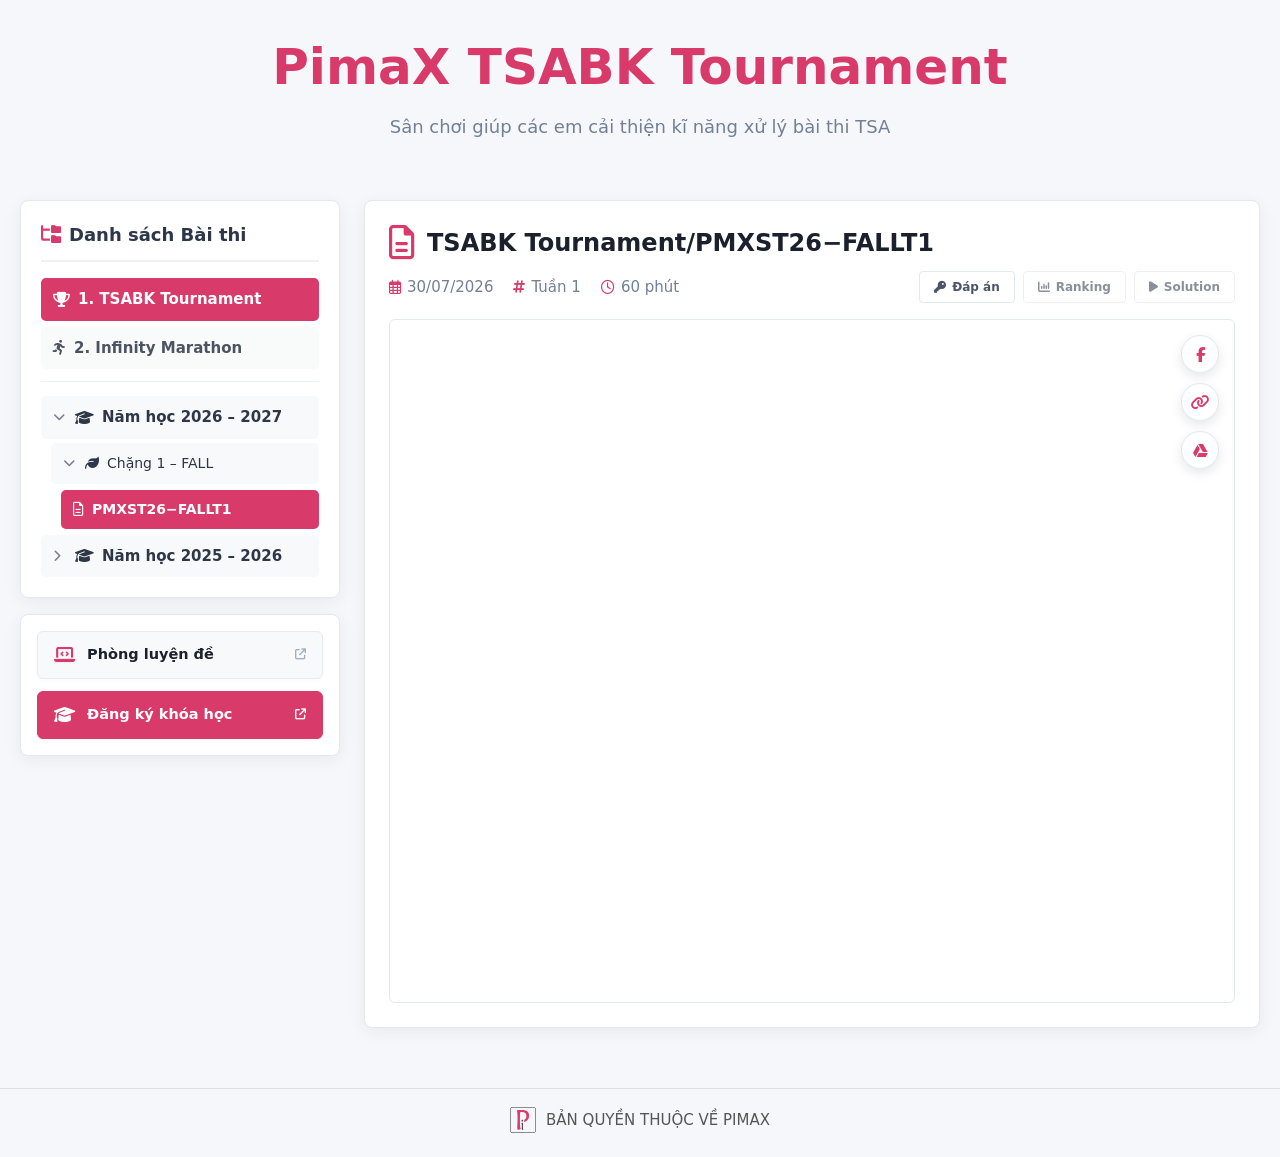
==== contest.html @ f3621711 "Update contest.html" ====
<!DOCTYPE html>
<html lang="vi">
<head>
  <meta charset="UTF-8">
  <meta name="viewport" content="width=device-width, initial-scale=1.0">
  <title id="page-head-title">PIMAX CONTESTS</title>
  <link rel="stylesheet" href="https://cdnjs.cloudflare.com/ajax/libs/font-awesome/6.5.1/css/all.min.css">
  <link rel="stylesheet" href="assets/css/style.css">
  <link rel="icon" href="logo1.ico">
</head>
<body>

  <div id="page-content">
    <section class="hero">
      <h1><a href="https://pimaxpro.github.io/pimaxcontests/" class="hero-title-link" id="hero-title">--</a></h1>
      <p class="hero-sub" id="hero-sub">--</p>
      <div class="social-wrapper" id="social-wrapper">
        </div>
    </section>

    <div class="layout-2col">
      <aside class="sidebar-column">
        
        <div class="sidebar-exams-box">
          <div class="sidebar-header"><h2><i class="fa-solid fa-folder-tree"></i> Danh sách Bài thi</h2></div>
          <div id="tree-menu" class="tree-menu"></div>
        </div>

        <div class="sidebar-actions-box">
          <a href="https://pimaxtsa.com/" target="_blank" class="sidebar-action-btn btn-practice">
            <i class="fa-solid fa-laptop-code"></i>
            <span>Phòng luyện đề</span>
            <i class="fa-solid fa-arrow-up-right-from-square btn-arrow"></i>
          </a>

          <a href="https://www.facebook.com/PimaXPro/posts/pfbid051t7rUvFhrNKNnvoXe6m8bi7FBAiNGbHWiFhPiMA3P7pErcHGiPK8VVpzavSmawnl" target="_blank" class="sidebar-action-btn btn-course">
            <i class="fa-solid fa-graduation-cap"></i>
            <span>Đăng ký khóa học</span>
            <i class="fa-solid fa-arrow-up-right-from-square btn-arrow"></i>
          </a>
        </div>

      </aside>

      <main class="preview-area">
        <div class="preview-header">
          <div class="preview-title-row">
            <i class="fa-regular fa-file-lines doc-icon"></i>
            <h1 id="preview-title">Đang tải...</h1>
          </div>
          <div class="preview-meta-row">
            <div class="meta-item"><i class="fa-regular fa-calendar-days meta-icon"></i><span id="update-time-val">--/--/----</span></div>
            <div class="meta-item"><i class="fa-solid fa-hashtag meta-icon"></i><span id="subtitle-val">--</span></div>
            <div class="meta-item"><i class="fa-regular fa-clock meta-icon"></i><span id="exam-time-val">--</span></div>

            <div class="week-buttons">
              <button id="btn-answers" class="week-btn"><i class="fa-solid fa-key"></i> Đáp án</button>
              <a id="btn-ranking" class="week-btn" href="#" target="_blank" rel="noopener"><i class="fa-solid fa-chart-column"></i> Ranking</a>
              <a id="btn-solution" class="week-btn" href="#" target="_blank" rel="noopener"><i class="fa-solid fa-play"></i> Solution</a>
            </div>
          </div>
        </div>

        <div class="drive-iframe-container">
          <div class="iframe-overlay-cover"></div>
          <div class="side-share-actions">
            <button id="btn-share-fb" class="side-share-btn" title="Chia sẻ Facebook"><i class="fa-brands fa-facebook-f"></i></button>
            <button id="btn-copy-link" class="side-share-btn" title="Chép liên kết"><i class="fa-solid fa-link"></i></button>
            <a id="btn-drive-link" class="side-share-btn" href="#" target="_blank" rel="noopener" title="Mở Drive"><i class="fa-brands fa-google-drive"></i></a>
          </div>
          <iframe id="drive-preview-iframe" src="" allow="autoplay" allowfullscreen></iframe>
        </div>
      </main>
    </div>
  </div>

  <script src="assets/js/modules/ui-components.js"></script>
  <script src="assets/js/modules/menu-tree.js"></script>
  <script src="assets/js/modules/pdf-viewer.js"></script>
  <script src="assets/js/modules/answer-modal.js"></script>
  <script src="assets/js/modules/share-actions.js"></script>
  <script src="assets/js/main.js"></script>
</body>
</html>
---- assets/css/style.css ----
/* =========================================================
   1. SYSTEM VARIABLES & THEMES
========================================================= */
:root {
  --accent-color: #D83B6A;       /* Mặc định: Pink (Tournament) */
  --accent-hover: #b82650;
  --bg-color: #f5f7fb;
  --text-main: #1a202c;
  --text-sub: #718096;
  --card-bg: #ffffff;
  --border-color: #e2e8f0;
}

/* Theme riêng cho Marathon (Blue) */
body.theme-marathon {
  --accent-color: #4080D6;       /* Blue (Marathon) */
  --accent-hover: #2b62ab;
}

/* =========================================================
   2. BASE RESET & STICKY FOOTER SETUP
========================================================= */
* {
  box-sizing: border-box;
  margin: 0;
  padding: 0;
}

html, body {
  height: 100%;
}

body {
  font-family: system-ui, -apple-system, "Segoe UI", Roboto, sans-serif;
  background-color: var(--bg-color);
  color: var(--text-main);
  line-height: 1.5;
  display: flex;
  flex-direction: column;
  min-height: 100vh;
}

#page-content {
  flex: 1 0 auto;
}

a {
  text-decoration: none;
  color: inherit;
}

/* =========================================================
   3. SHARED HERO HEADER
========================================================= */
.hero {
  max-width: 900px;
  margin: 30px auto 40px;
  text-align: center;
  padding: 0 20px;
}

.hero h1 {
  font-size: 50px;
  font-weight: 900;
  margin-bottom: 8px;
}

.hero-title-link {
  color: var(--accent-color);
  transition: opacity 0.2s ease;
}

.hero-title-link:hover {
  opacity: 0.85;
}

.hero-sub {
  font-size: 18px;
  color: var(--text-sub);
  margin-bottom: 20px;
}

.social-wrapper {
  display: flex;
  justify-content: center;
  gap: 12px;
}

.social-card {
  display: inline-flex;
  align-items: center;
  gap: 6px;
  padding: 6px 14px;
  border: 1px solid #666;
  border-radius: 4px;
  color: #555;
  font-size: 14px;
  font-weight: 500;
  transition: all 0.2s ease;
}

.social-card .divider {
  opacity: 0.6;
}

.social-card:hover {
  background-color: var(--accent-color);
  color: #ffffff;
  border-color: var(--accent-color);
}

/* =========================================================
   4. PORTAL GRID (Trang index.html)
========================================================= */
.portal-container {
  max-width: 1000px;
  margin: 20px auto 60px;
  padding: 0 20px;
}

.portal-grid {
  display: grid;
  grid-template-columns: repeat(auto-fit, minmax(320px, 1fr));
  gap: 30px;
}

.portal-card {
  background: var(--card-bg);
  border-radius: 10px;
  padding: 35px 25px;
  box-shadow: 0 10px 30px rgba(0,0,0,0.05);
  border: 1px solid var(--border-color);
  text-align: center;
  display: flex;
  flex-direction: column;
  align-items: center;
  transition: all 0.3s ease;
}

.portal-card:hover {
  transform: translateY(-8px);
  box-shadow: 0 15px 35px rgba(0,0,0,0.1);
  border-color: var(--accent-color);
}

.portal-icon {
  width: 70px;
  height: 70px;
  border-radius: 50%;
  background: rgba(216, 59, 106, 0.08);
  color: var(--accent-color);
  display: flex;
  align-items: center;
  justify-content: center;
  font-size: 30px;
  margin-bottom: 20px;
}

.portal-card.card-marathon .portal-icon {
  background: rgba(64, 128, 214, 0.08);
  color: #4080D6;
}

.portal-card h2 {
  font-size: 22px;
  font-weight: 800;
  margin-bottom: 12px;
}

.portal-card p {
  font-size: 14px;
  color: var(--text-sub);
  line-height: 1.6;
  margin-bottom: 24px;
  flex-grow: 1;
}

.portal-btn {
  display: inline-flex;
  align-items: center;
  gap: 8px;
  padding: 12px 28px;
  border-radius: 6px;
  background: var(--accent-color);
  color: #ffffff;
  font-weight: 600;
  font-size: 15px;
  transition: all 0.2s ease;
}

.portal-btn:hover {
  background: var(--accent-hover);
  transform: scale(1.03);
}

.portal-card.card-marathon .portal-btn {
  background: #4080D6;
}
.portal-card.card-marathon .portal-btn:hover {
  background: #2b62ab;
}

/* =========================================================
   5. BỐ CỤC 2 CỘT (Tournament & Marathon)
========================================================= */
.layout-2col {
  display: flex;
  gap: 24px;
  max-width: 1400px;
  margin: 30px auto;
  padding: 0 20px;
  min-height: calc(100vh - 200px);
}

/* Cột trái: Sidebar */
.sidebar-column {
  width: 320px;
  flex-shrink: 0;
  display: flex;
  flex-direction: column;
  gap: 16px;
  position: sticky;
  top: 20px;
  height: fit-content;
  max-height: calc(100vh - 40px);
}

.sidebar-exams-box {
  background: var(--card-bg);
  border-radius: 8px;
  padding: 20px;
  box-shadow: 0 4px 18px rgba(0, 0, 0, 0.06);
  border: 1px solid var(--border-color);
  overflow-y: auto;
  max-height: calc(100vh - 180px);
}

.sidebar-header h2 {
  font-size: 18px;
  color: #2d3748;
  border-bottom: 2px solid #f0f0f0;
  padding-bottom: 12px;
  margin-bottom: 16px;
  display: flex;
  align-items: center;
  gap: 8px;
}

.sidebar-header h2 i {
  color: var(--accent-color);
}

/* Cây danh mục bài thi */
.year-title, .stage-title, .exam-item {
  display: flex;
  align-items: center;
  gap: 8px;
  padding: 10px 12px;
  border-radius: 5px;
  cursor: pointer;
  color: #2d3748;
  background: #f8f9fa !important;
  transition: all 0.2s ease;
  user-select: none;
}

.year-title { font-size: 15px; font-weight: 700; }
.stage-title { font-size: 14px; margin-left: 10px; margin-top: 4px; font-weight: normal !important; }
.exam-item { background: transparent !important; padding: 9px 12px; font-size: 14px; margin-bottom: 4px; font-weight: 500; }

.year-title:hover, .stage-title:hover, .exam-item:hover {
  background: #edf2f7 !important;
  color: var(--accent-color);
}

.exam-list { list-style: none; padding-left: 20px; margin: 6px 0; }

.exam-item.active, .active-contest {
  background: var(--accent-color) !important;
  color: #ffffff !important;
  font-weight: 600;
}

.exam-item.active i, .active-contest i { color: #ffffff !important; }
.toggle-icon { font-size: 12px; width: 14px; color: #718096; }

/* Box 2 nút hành động */
.sidebar-actions-box {
  background: var(--card-bg);
  border-radius: 8px;
  padding: 16px;
  box-shadow: 0 4px 18px rgba(0, 0, 0, 0.06);
  border: 1px solid var(--border-color);
  display: flex;
  flex-direction: column;
  gap: 12px;
}

.sidebar-action-btn {
  display: flex;
  align-items: center;
  gap: 12px;
  padding: 12px 16px;
  background-color: #f8f9fa;
  color: var(--text-main);
  border: 1.5px solid #e9ecef;
  border-radius: 6px;
  font-size: 14.5px;
  font-weight: 600;
  text-decoration: none;
  transition: all 0.25s cubic-bezier(0.16, 1, 0.3, 1);
  box-shadow: 0 2px 5px rgba(0, 0, 0, 0.02);
  position: relative;
  overflow: hidden;
}

.sidebar-action-btn > i:first-child {
  font-size: 17px;
  color: var(--accent-color);
  transition: transform 0.25s ease, color 0.25s ease;
}

.sidebar-action-btn span { flex-grow: 1; }
.sidebar-action-btn .btn-arrow { font-size: 11px; color: #a0aec0; transition: all 0.25s ease; }

.sidebar-action-btn.btn-practice:hover {
  background-color: #ffffff;
  border-color: var(--accent-color);
  color: var(--accent-color);
  transform: translateY(-2px);
  box-shadow: 0 6px 15px rgba(0, 0, 0, 0.08);
}

.sidebar-action-btn.btn-practice:hover .btn-arrow {
  color: var(--accent-color);
  transform: translate(2px, -2px);
}

.sidebar-action-btn.btn-course {
  background-color: var(--accent-color);
  color: #ffffff;
  border-color: var(--accent-color);
}

.sidebar-action-btn.btn-course > i:first-child,
.sidebar-action-btn.btn-course .btn-arrow { color: #ffffff; }

.sidebar-action-btn.btn-course:hover {
  background-color: var(--accent-hover);
  border-color: var(--accent-hover);
  transform: translateY(-2px);
  box-shadow: 0 8px 20px rgba(0, 0, 0, 0.15);
}

.sidebar-action-btn.btn-course:hover .btn-arrow { transform: translate(2px, -2px); }

/* Cột phải: Khung Preview */
.preview-area {
  flex-grow: 1;
  background: var(--card-bg);
  border-radius: 8px;
  padding: 24px;
  box-shadow: 0 4px 18px rgba(0, 0, 0, 0.06);
  border: 1px solid var(--border-color);
  display: flex;
  flex-direction: column;
}

.preview-header { margin-bottom: 16px; }
.preview-title-row { display: flex; align-items: center; gap: 12px; margin-bottom: 10px; }
.preview-title-row .doc-icon { font-size: 34px; color: var(--accent-color); line-height: 1; }
.preview-title-row h1 { font-size: 24px; font-weight: 800; color: #1a202c; }
.preview-meta-row { display: flex; align-items: center; gap: 20px; flex-wrap: wrap; }
.meta-item { display: flex; align-items: center; gap: 6px; font-size: 15px; color: var(--text-sub); }
.meta-icon { color: var(--accent-color); font-size: 14px; }

/* 3 NÚT TÍNH NĂNG ĐỒNG BỘ 100% STYLE (Đáp án, Ranking, Solution) */
.week-buttons { 
  margin-left: auto; 
  display: flex; 
  gap: 8px; 
  align-items: center; 
}

/* Đảm bảo reset cả thẻ button và a về cùng một kiểu */
button.week-btn, 
a.week-btn, 
.week-btn {
  display: inline-flex;
  align-items: center;
  justify-content: center;
  gap: 6px;
  padding: 0 14px;
  height: 32px;
  border-radius: 4px;
  background: #ffffff !important;
  border: 1px solid var(--border-color) !important;
  color: #4a5568 !important;
  font-size: 12px;
  font-weight: 600;
  font-family: inherit;
  line-height: 1;
  transition: all 0.15s ease;
  cursor: pointer;
  text-decoration: none;
  outline: none;
  box-shadow: none;
  appearance: none;
  -webkit-appearance: none;
}

/* Biểu tượng trong nút */
.week-btn i {
  color: #4a5568 !important;
  font-size: 12px;
  transition: color 0.15s ease;
}

/* Trạng thái Hover */
button.week-btn:hover, 
a.week-btn:hover, 
.week-btn:hover {
  border-color: #cbd5e0 !important;
  color: #1a202c !important;
  box-shadow: 0 2px 5px rgba(0, 0, 0, 0.06) !important;
}

button.week-btn:hover i, 
a.week-btn:hover i, 
.week-btn:hover i {
  color: #1a202c !important;
}

/* Trạng thái Active/Kích hoạt */
button.week-btn:active, button.week-btn.active,
a.week-btn:active, a.week-btn.active,
.week-btn:active, .week-btn.active {
  transform: scale(0.95);
  background: #fdf2f5 !important;
  border-color: var(--accent-color) !important;
  color: var(--accent-color) !important;
}

button.week-btn:active i, button.week-btn.active i,
a.week-btn:active i, a.week-btn.active i,
.week-btn:active i, .week-btn.active i {
  color: var(--accent-color) !important;
}

/* Khung Drive Viewer */
.drive-iframe-container {
  position: relative;
  flex-grow: 1;
  width: 100%;
  min-height: 75vh;
  border-radius: 6px;
  overflow: hidden;
  border: 1px solid var(--border-color);
}

.drive-iframe-container iframe { width: 100%; height: 100%; min-height: 75vh; border: none; }
.iframe-overlay-cover { position: absolute; top: 0; right: 0; width: 65px; height: 65px; z-index: 15; }

/* Nút Share Nổi */
.side-share-actions { position: absolute; top: 15px; right: 15px; display: flex; flex-direction: column; gap: 10px; z-index: 20; }
.side-share-btn {
  width: 38px;
  height: 38px;
  border-radius: 50%;
  border: 1px solid var(--border-color);
  background: #ffffff;
  color: var(--accent-color);
  display: inline-flex;
  align-items: center;
  justify-content: center;
  font-size: 15px;
  cursor: pointer;
  box-shadow: 0 4px 12px rgba(0,0,0,0.1);
  transition: all 0.15s ease;
}

.side-share-btn:hover { background: var(--accent-color); color: #ffffff; border-color: var(--accent-color); transform: scale(1.08); }

/* =========================================================
   6. KHUNG BẢNG ĐÁP ÁN NỔI THÔNG MINH (ANSWER DRAWER/BOX)
========================================================= */
.answer-box-drawer {
  background: #ffffff;
  border: 1px solid var(--border-color);
  border-radius: 8px;
  margin-bottom: 16px;
  box-shadow: 0 4px 15px rgba(0,0,0,0.05);
  display: none;
  animation: slideDownFade 0.3s cubic-bezier(0.16, 1, 0.3, 1);
}

.answer-box-drawer.show {
  display: block;
}

@keyframes slideDownFade {
  from { opacity: 0; transform: translateY(-10px); }
  to { opacity: 1; transform: translateY(0); }
}

.answer-drawer-header {
  padding: 12px 18px;
  background: #f8f9fa;
  border-bottom: 1px solid var(--border-color);
  display: flex;
  align-items: center;
  justify-content: space-between;
  border-top-left-radius: 8px;
  border-top-right-radius: 8px;
}

.answer-drawer-header h3 {
  font-size: 15px;
  font-weight: 700;
  color: var(--accent-color);
  display: flex;
  align-items: center;
  gap: 8px;
}

.btn-close-drawer {
  background: transparent;
  border: none;
  font-size: 18px;
  color: #718096;
  cursor: pointer;
  padding: 0 4px;
}

.btn-close-drawer:hover { color: #1a202c; }

.answer-drawer-body {
  padding: 16px;
  max-height: 260px;
  overflow-y: auto;
}

/* Lưới hiển thị ô đáp án */
.answer-grid {
  display: grid;
  grid-template-columns: repeat(auto-fill, minmax(95px, 1fr));
  gap: 10px;
}

.answer-item {
  background: #f8f9fa;
  border: 1px solid var(--border-color);
  border-radius: 6px;
  padding: 6px 8px;
  text-align: center;
}

.answer-item .q-num {
  font-size: 11px;
  font-weight: 700;
  color: var(--text-sub);
  margin-bottom: 2px;
  display: block;
}

.answer-item .q-val {
  font-size: 14.5px;
  font-weight: 800;
  color: var(--accent-color);
}

.answer-item .tf-sub {
  font-size: 11.5px;
  font-weight: 600;
  color: #2d3748;
  display: flex;
  justify-content: space-between;
  padding: 1px 2px;
  border-bottom: 1px dashed #e2e8f0;
}
.answer-item .tf-sub:last-child { border-bottom: none; }

.section-header-title {
  font-size: 13.5px;
  font-weight: 700;
  color: var(--accent-color);
  margin: 12px 0 6px 0;
  padding-bottom: 4px;
  border-bottom: 1px dashed var(--border-color);
}
.section-header-title:first-child { margin-top: 0; }

/* =========================================================
   7. TOAST NOTIFICATION
========================================================= */
.toast-notification {
  position: fixed;
  top: 25px;
  left: 50%;
  transform: translate(-50%, -20px);
  background: #ffffff;
  color: var(--text-main);
  padding: 12px 24px;
  border-radius: 25px;
  font-size: 14.5px;
  font-weight: 600;
  border: 1.5px solid var(--accent-color);
  box-shadow: 0 10px 25px rgba(0, 0, 0, 0.12), 0 4px 10px rgba(0, 0, 0, 0.05);
  display: flex;
  align-items: center;
  gap: 10px;
  opacity: 0;
  pointer-events: none;
  transition: all 0.35s cubic-bezier(0.16, 1, 0.3, 1);
  z-index: 999999;
}

.toast-notification.show {
  opacity: 1;
  pointer-events: auto;
  transform: translate(-50%, 0);
}

.toast-notification i {
  color: var(--accent-color);
  font-size: 16px;
}

/* =========================================================
   8. FOOTER (STICKY AT BOTTOM)
========================================================= */
.site-footer {
  flex-shrink: 0;
  margin-top: auto;
  padding: 30px 0 24px;
}

.footer-divider { border: none; height: 1px; background: rgba(0, 0, 0, 0.1); margin-bottom: 18px; }
.footer-content { display: flex; align-items: center; justify-content: center; gap: 10px; color: #555; font-size: 15px; }
.footer-logo { height: 26px; width: auto; }

@media (max-width: 992px) {
  .layout-2col { flex-direction: column; }
  .sidebar-column { width: 100%; position: static; max-height: none; }
  .sidebar-exams-box { max-height: 400px; }
}
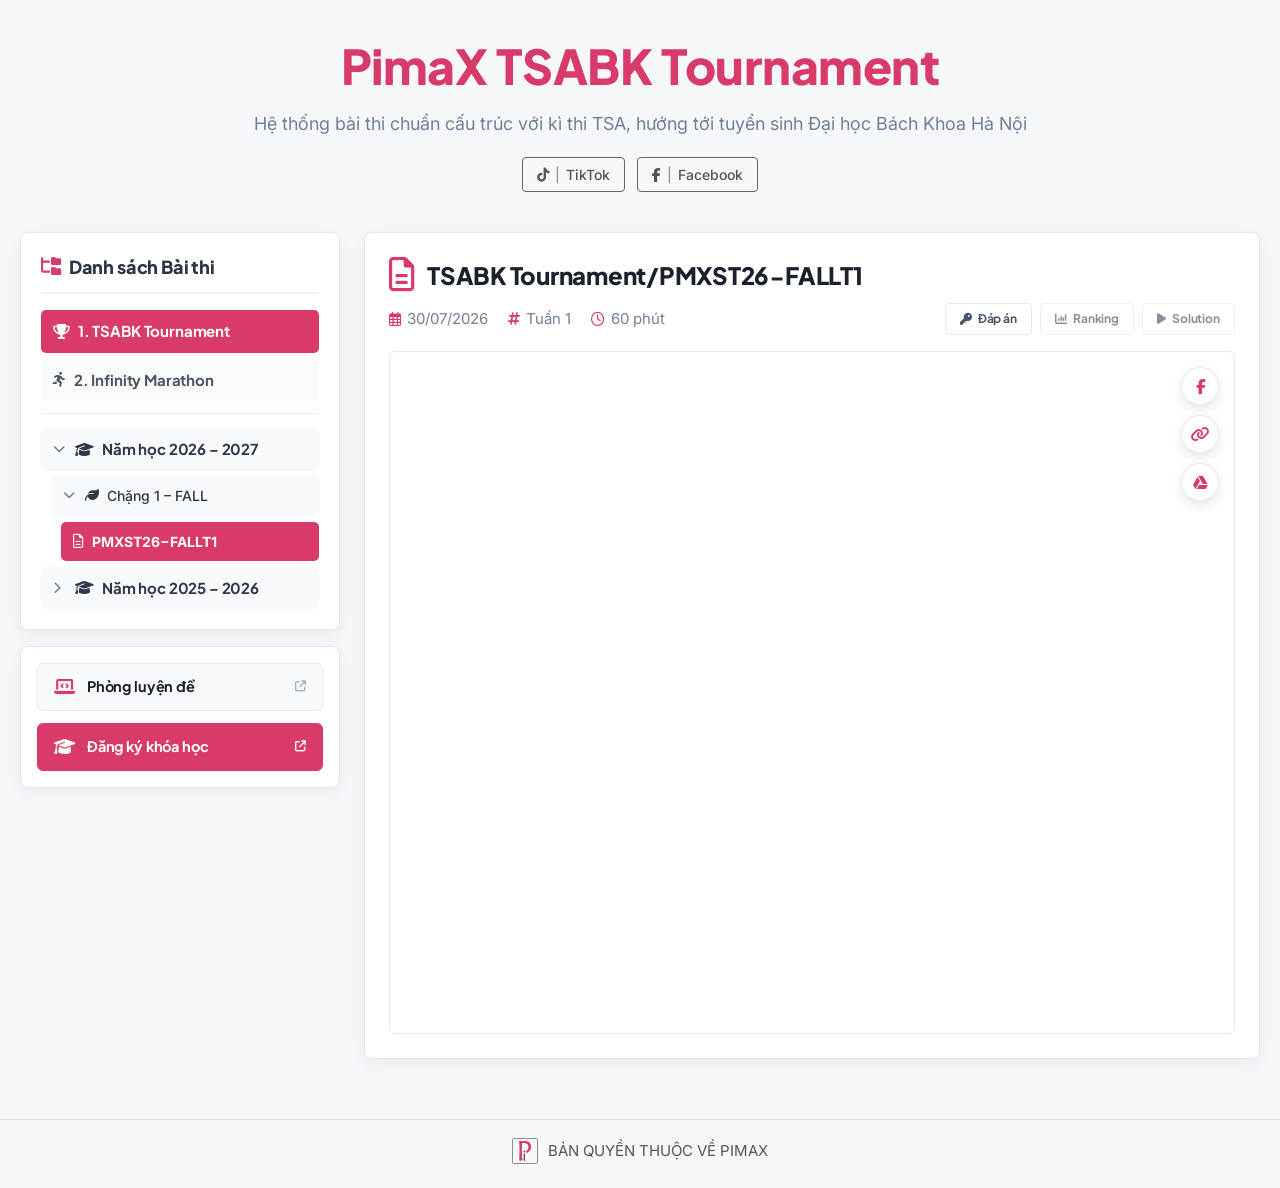
==== commit e0f9769f: "Add social media links to contest.html Added social media links for TikTok and Facebook." ====
--- a/contest.html
+++ b/contest.html
@@ -14,8 +14,10 @@
     <section class="hero">
       <h1><a href="https://pimaxpro.github.io/pimaxcontests/" class="hero-title-link" id="hero-title">--</a></h1>
       <p class="hero-sub" id="hero-sub">--</p>
-      <div class="social-wrapper" id="social-wrapper">
-        </div>
+      <div class="social-wrapper">
+        <a href="https://www.tiktok.com/@pimaxghettoan" target="_blank" rel="noopener" class="social-card"><i class="fa-brands fa-tiktok"></i> <span class="divider">|</span> TikTok</a>
+        <a href="https://www.facebook.com/PimaXPro" target="_blank" rel="noopener" class="social-card"><i class="fa-brands fa-facebook-f"></i> <span class="divider">|</span> Facebook</a>
+      </div>
     </section>
 
     <div class="layout-2col">
--- a/assets/css/style.css
+++ b/assets/css/style.css
@@ -1,6 +1,9 @@
 /* =========================================================
-   1. SYSTEM VARIABLES & THEMES
-========================================================= */
+   1. IMPORT FONTS & SYSTEM VARIABLES
+========================================================= */
+/* Nhúng Font Plus Jakarta Sans & Inter hỗ trợ tiếng Việt cực kỳ lịch thiệp, hiện đại */
+@import url('https://fonts.googleapis.com/css2?family=Inter:wght@400;500;600&family=Plus+Jakarta+Sans:wght@600;700;800&display=swap');
+
 :root {
   --accent-color: #D83B6A;       /* Mặc định: Pink (Tournament) */
   --accent-hover: #b82650;
@@ -9,6 +12,10 @@
   --text-sub: #718096;
   --card-bg: #ffffff;
   --border-color: #e2e8f0;
+
+  /* Cấu hình Font chữ */
+  --font-base: 'Inter', system-ui, -apple-system, sans-serif;
+  --font-heading: 'Plus Jakarta Sans', system-ui, -apple-system, sans-serif;
 }
 
 /* Theme riêng cho Marathon (Blue) */
@@ -31,13 +38,27 @@
 }
 
 body {
-  font-family: system-ui, -apple-system, "Segoe UI", Roboto, sans-serif;
+  font-family: var(--font-base);
   background-color: var(--bg-color);
   color: var(--text-main);
   line-height: 1.5;
   display: flex;
   flex-direction: column;
   min-height: 100vh;
+}
+
+/* Áp dụng Font lịch thiệp cao cấp cho toàn bộ Tiêu đề & Chữ đậm */
+h1, h2, h3, h4, h5, h6, 
+.hero h1, 
+.portal-card h2, 
+.sidebar-header h2, 
+.year-title, 
+.preview-title-row h1,
+.portal-btn,
+.sidebar-action-btn,
+.week-btn {
+  font-family: var(--font-heading);
+  letter-spacing: -0.01em; /* Co nhẹ khoảng cách chữ tạo cảm giác gọn gàng, tinh tế */
 }
 
 #page-content {
@@ -60,8 +81,8 @@
 }
 
 .hero h1 {
-  font-size: 50px;
-  font-weight: 900;
+  font-size: 48px;
+  font-weight: 800;
   margin-bottom: 8px;
 }
 
@@ -183,7 +204,7 @@
   border-radius: 6px;
   background: var(--accent-color);
   color: #ffffff;
-  font-weight: 600;
+  font-weight: 700;
   font-size: 15px;
   transition: all 0.2s ease;
 }
@@ -237,6 +258,7 @@
 
 .sidebar-header h2 {
   font-size: 18px;
+  font-weight: 800;
   color: #2d3748;
   border-bottom: 2px solid #f0f0f0;
   padding-bottom: 12px;
@@ -265,8 +287,8 @@
 }
 
 .year-title { font-size: 15px; font-weight: 700; }
-.stage-title { font-size: 14px; margin-left: 10px; margin-top: 4px; font-weight: normal !important; }
-.exam-item { background: transparent !important; padding: 9px 12px; font-size: 14px; margin-bottom: 4px; font-weight: 500; }
+.stage-title { font-size: 14px; margin-left: 10px; margin-top: 4px; font-weight: 500 !important; }
+.exam-item { background: transparent !important; padding: 9px 12px; font-size: 14px; margin-bottom: 4px; font-weight: 600; }
 
 .year-title:hover, .stage-title:hover, .exam-item:hover {
   background: #edf2f7 !important;
@@ -278,7 +300,7 @@
 .exam-item.active, .active-contest {
   background: var(--accent-color) !important;
   color: #ffffff !important;
-  font-weight: 600;
+  font-weight: 700;
 }
 
 .exam-item.active i, .active-contest i { color: #ffffff !important; }
@@ -306,7 +328,7 @@
   border: 1.5px solid #e9ecef;
   border-radius: 6px;
   font-size: 14.5px;
-  font-weight: 600;
+  font-weight: 700;
   text-decoration: none;
   transition: all 0.25s cubic-bezier(0.16, 1, 0.3, 1);
   box-shadow: 0 2px 5px rgba(0, 0, 0, 0.02);
@@ -382,7 +404,6 @@
   align-items: center; 
 }
 
-/* Đảm bảo reset cả thẻ button và a về cùng một kiểu */
 button.week-btn, 
 a.week-btn, 
 .week-btn {
@@ -397,8 +418,8 @@
   border: 1px solid var(--border-color) !important;
   color: #4a5568 !important;
   font-size: 12px;
-  font-weight: 600;
-  font-family: inherit;
+  font-weight: 700;
+  font-family: var(--font-heading);
   line-height: 1;
   transition: all 0.15s ease;
   cursor: pointer;
@@ -409,14 +430,12 @@
   -webkit-appearance: none;
 }
 
-/* Biểu tượng trong nút */
 .week-btn i {
   color: #4a5568 !important;
   font-size: 12px;
   transition: color 0.15s ease;
 }
 
-/* Trạng thái Hover */
 button.week-btn:hover, 
 a.week-btn:hover, 
 .week-btn:hover {
@@ -431,7 +450,6 @@
   color: #1a202c !important;
 }
 
-/* Trạng thái Active/Kích hoạt */
 button.week-btn:active, button.week-btn.active,
 a.week-btn:active, a.week-btn.active,
 .week-btn:active, .week-btn.active {
@@ -516,7 +534,7 @@
 
 .answer-drawer-header h3 {
   font-size: 15px;
-  font-weight: 700;
+  font-weight: 800;
   color: var(--accent-color);
   display: flex;
   align-items: center;
@@ -540,7 +558,6 @@
   overflow-y: auto;
 }
 
-/* Lưới hiển thị ô đáp án */
 .answer-grid {
   display: grid;
   grid-template-columns: repeat(auto-fill, minmax(95px, 1fr));
@@ -567,6 +584,7 @@
   font-size: 14.5px;
   font-weight: 800;
   color: var(--accent-color);
+  font-family: var(--font-heading);
 }
 
 .answer-item .tf-sub {
@@ -582,7 +600,7 @@
 
 .section-header-title {
   font-size: 13.5px;
-  font-weight: 700;
+  font-weight: 800;
   color: var(--accent-color);
   margin: 12px 0 6px 0;
   padding-bottom: 4px;
@@ -603,7 +621,8 @@
   padding: 12px 24px;
   border-radius: 25px;
   font-size: 14.5px;
-  font-weight: 600;
+  font-weight: 700;
+  font-family: var(--font-heading);
   border: 1.5px solid var(--accent-color);
   box-shadow: 0 10px 25px rgba(0, 0, 0, 0.12), 0 4px 10px rgba(0, 0, 0, 0.05);
   display: flex;
@@ -643,4 +662,4 @@
   .layout-2col { flex-direction: column; }
   .sidebar-column { width: 100%; position: static; max-height: none; }
   .sidebar-exams-box { max-height: 400px; }
-}+}
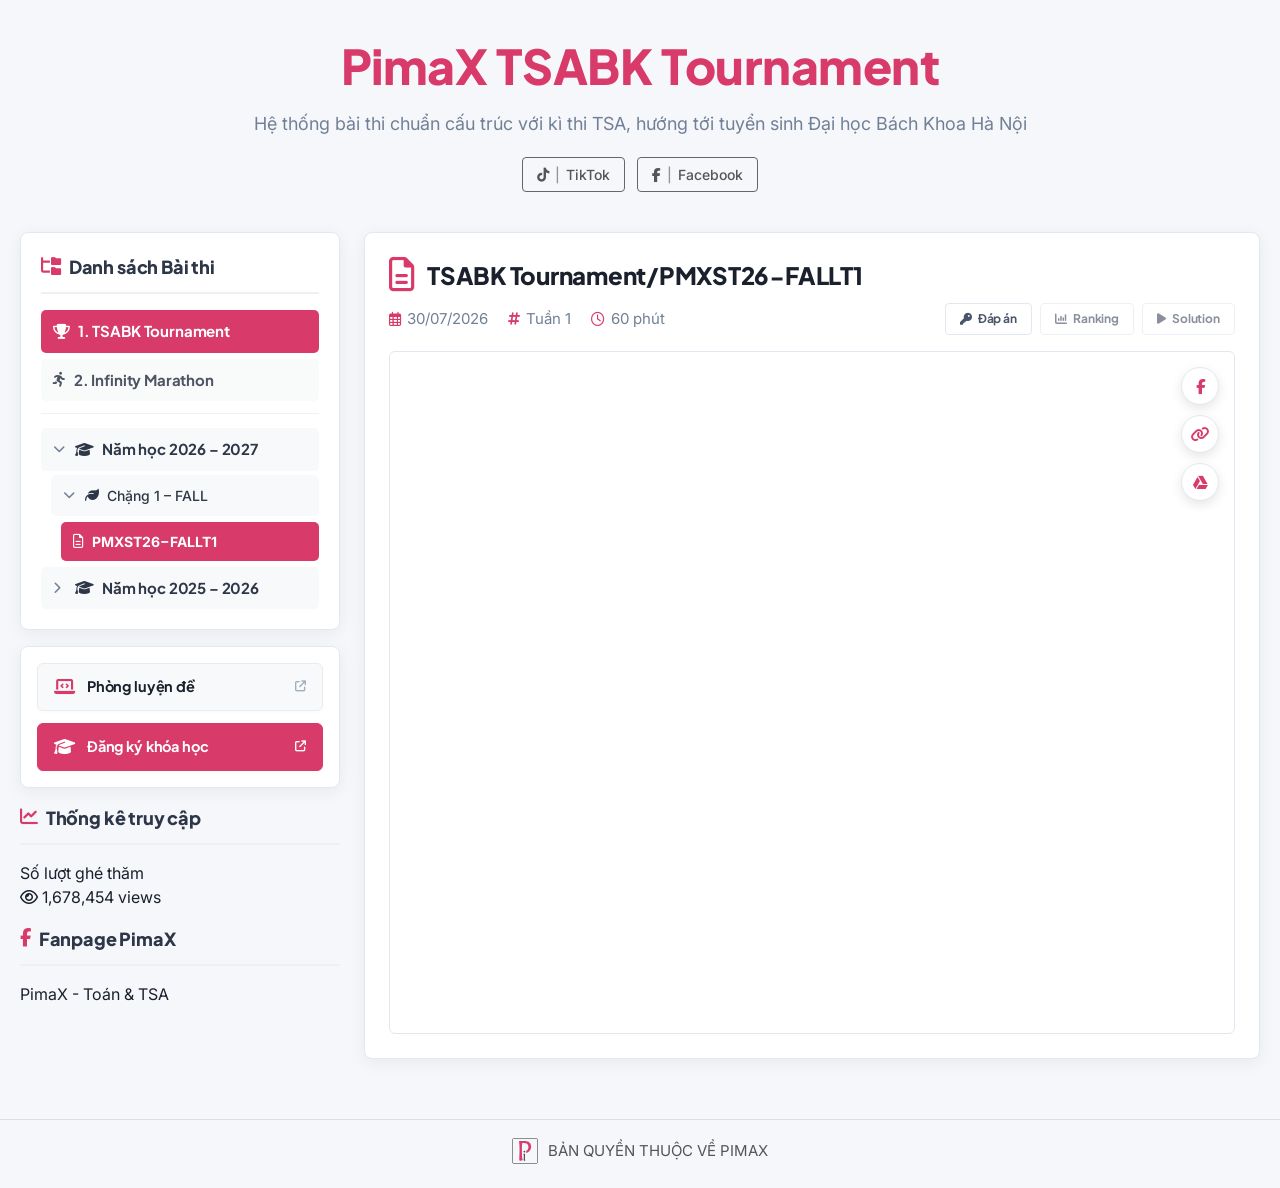
==== commit d8600e1b: "Update contest.html" ====
--- a/contest.html
+++ b/contest.html
@@ -10,11 +10,14 @@
 </head>
 <body>
 
+  <div id="fb-root"></div>
+  <script async defer crossorigin="anonymous" src="https://connect.facebook.net/vi_VN/sdk.js#xfbml=1&version=v18.0"></script>
+
   <div id="page-content">
     <section class="hero">
       <h1><a href="https://pimaxpro.github.io/pimaxcontests/" class="hero-title-link" id="hero-title">--</a></h1>
       <p class="hero-sub" id="hero-sub">--</p>
-      <div class="social-wrapper">
+      <div class="social-wrapper" id="social-wrapper">
         <a href="https://www.tiktok.com/@pimaxghettoan" target="_blank" rel="noopener" class="social-card"><i class="fa-brands fa-tiktok"></i> <span class="divider">|</span> TikTok</a>
         <a href="https://www.facebook.com/PimaXPro" target="_blank" rel="noopener" class="social-card"><i class="fa-brands fa-facebook-f"></i> <span class="divider">|</span> Facebook</a>
       </div>
@@ -23,12 +26,12 @@
     <div class="layout-2col">
       <aside class="sidebar-column">
         
-        <div class="sidebar-exams-box">
+        <div class="sidebar-box sidebar-exams-box">
           <div class="sidebar-header"><h2><i class="fa-solid fa-folder-tree"></i> Danh sách Bài thi</h2></div>
           <div id="tree-menu" class="tree-menu"></div>
         </div>
 
-        <div class="sidebar-actions-box">
+        <div class="sidebar-box sidebar-actions-box">
           <a href="https://pimaxtsa.com/" target="_blank" class="sidebar-action-btn btn-practice">
             <i class="fa-solid fa-laptop-code"></i>
             <span>Phòng luyện đề</span>
@@ -40,6 +43,41 @@
             <span>Đăng ký khóa học</span>
             <i class="fa-solid fa-arrow-up-right-from-square btn-arrow"></i>
           </a>
+        </div>
+
+        <div class="sidebar-box sidebar-counter-box">
+          <div class="sidebar-header">
+            <h2><i class="fa-solid fa-chart-line"></i> Thống kê truy cập</h2>
+          </div>
+          <div class="counter-content">
+            <span class="counter-label">Số lượt ghé thăm</span>
+            <div class="counter-number">
+              <i class="fa-regular fa-eye"></i>
+              <span id="visitor-count">1,678,454</span>
+              <span class="counter-unit">views</span>
+            </div>
+          </div>
+        </div>
+
+        <div class="sidebar-box sidebar-fanpage-box">
+          <div class="sidebar-header">
+            <h2><i class="fa-brands fa-facebook-f"></i> Fanpage PimaX</h2>
+          </div>
+          <div class="fanpage-widget-container">
+            <div class="fb-page" 
+                 data-href="https://www.facebook.com/PimaXPro" 
+                 data-tabs="" 
+                 data-width="280" 
+                 data-height="130" 
+                 data-small-header="true" 
+                 data-adapt-container-width="true" 
+                 data-hide-cover="false" 
+                 data-show-facepile="false">
+              <blockquote cite="https://www.facebook.com/PimaXPro" class="fb-xfbml-parse-ignore">
+                <a href="https://www.facebook.com/PimaXPro">PimaX - Toán &amp; TSA</a>
+              </blockquote>
+            </div>
+          </div>
         </div>
 
       </aside>
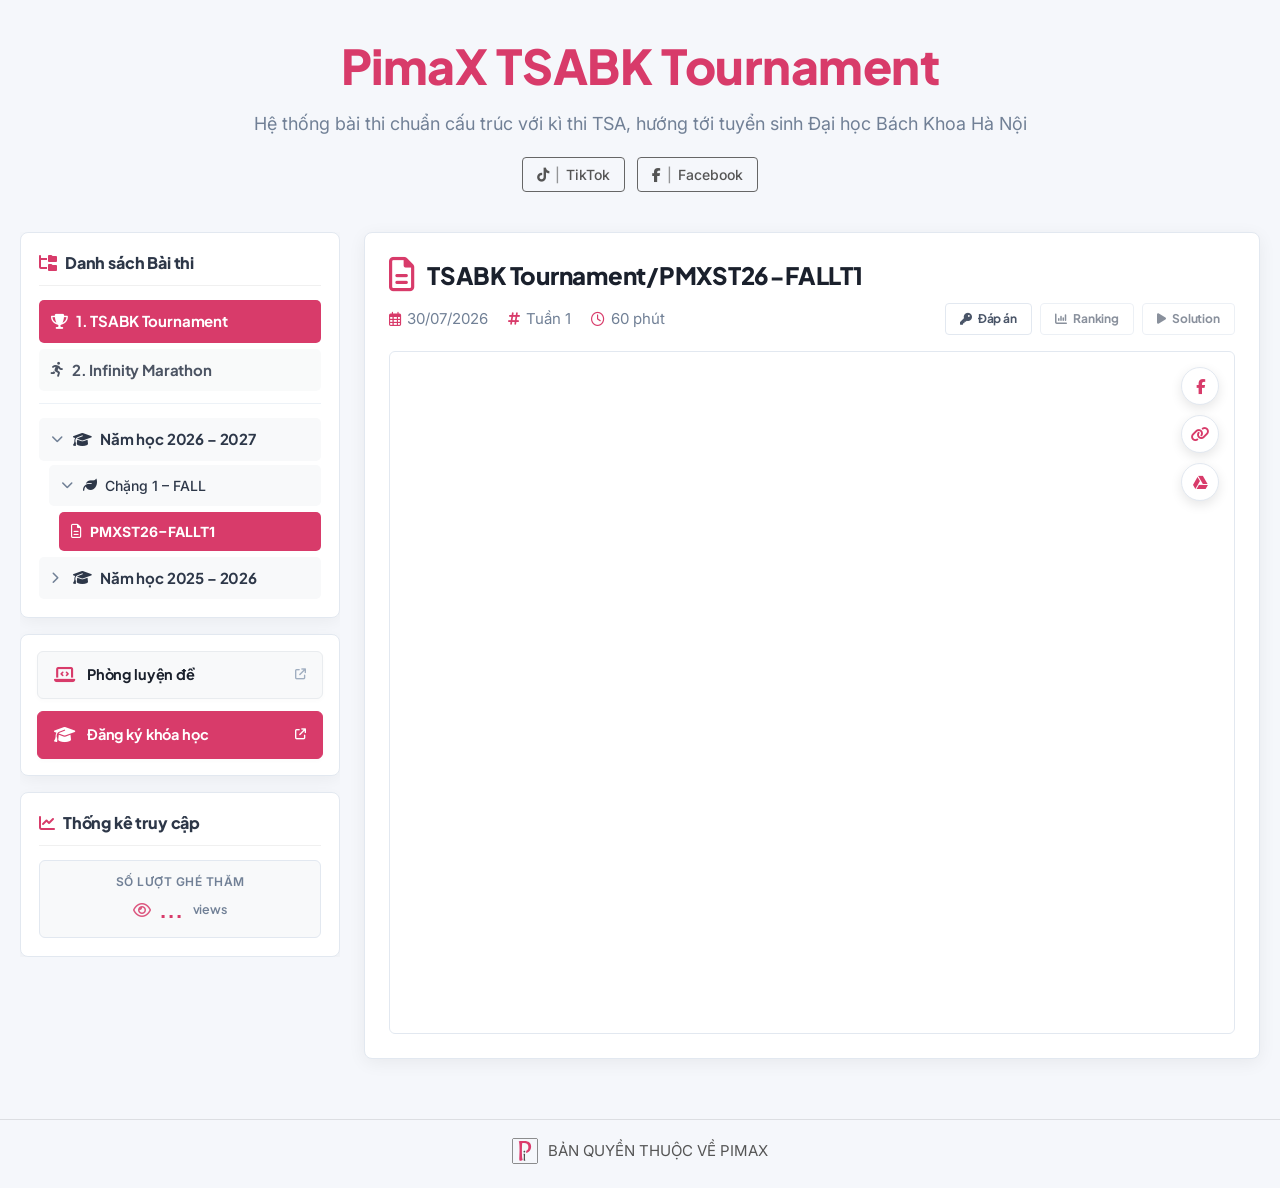
==== commit fd3341a6: "Update contest.html" ====
--- a/contest.html
+++ b/contest.html
@@ -9,9 +9,6 @@
   <link rel="icon" href="logo1.ico">
 </head>
 <body>
-
-  <div id="fb-root"></div>
-  <script async defer crossorigin="anonymous" src="https://connect.facebook.net/vi_VN/sdk.js#xfbml=1&version=v18.0"></script>
 
   <div id="page-content">
     <section class="hero">
@@ -53,29 +50,8 @@
             <span class="counter-label">Số lượt ghé thăm</span>
             <div class="counter-number">
               <i class="fa-regular fa-eye"></i>
-              <span id="visitor-count">1,678,454</span>
+              <span id="visitor-count">...</span>
               <span class="counter-unit">views</span>
-            </div>
-          </div>
-        </div>
-
-        <div class="sidebar-box sidebar-fanpage-box">
-          <div class="sidebar-header">
-            <h2><i class="fa-brands fa-facebook-f"></i> Fanpage PimaX</h2>
-          </div>
-          <div class="fanpage-widget-container">
-            <div class="fb-page" 
-                 data-href="https://www.facebook.com/PimaXPro" 
-                 data-tabs="" 
-                 data-width="280" 
-                 data-height="130" 
-                 data-small-header="true" 
-                 data-adapt-container-width="true" 
-                 data-hide-cover="false" 
-                 data-show-facepile="false">
-              <blockquote cite="https://www.facebook.com/PimaXPro" class="fb-xfbml-parse-ignore">
-                <a href="https://www.facebook.com/PimaXPro">PimaX - Toán &amp; TSA</a>
-              </blockquote>
             </div>
           </div>
         </div>
--- a/assets/css/style.css
+++ b/assets/css/style.css
@@ -56,7 +56,8 @@
 .preview-title-row h1,
 .portal-btn,
 .sidebar-action-btn,
-.week-btn {
+.week-btn,
+.counter-number {
   font-family: var(--font-heading);
   letter-spacing: -0.01em; /* Co nhẹ khoảng cách chữ tạo cảm giác gọn gàng, tinh tế */
 }
@@ -222,7 +223,7 @@
 }
 
 /* =========================================================
-   5. BỐ CỤC 2 CỘT (Tournament & Marathon)
+   5. BỐ CỤC 2 CỘT & CÁC BOX SIDEBAR (CỘT 1)
 ========================================================= */
 .layout-2col {
   display: flex;
@@ -233,7 +234,7 @@
   min-height: calc(100vh - 200px);
 }
 
-/* Cột trái: Sidebar */
+/* Cột trái chứa các Box */
 .sidebar-column {
   width: 320px;
   flex-shrink: 0;
@@ -244,25 +245,35 @@
   top: 20px;
   height: fit-content;
   max-height: calc(100vh - 40px);
+  overflow-y: auto;
+}
+
+/* Quy chuẩn chung cho tất cả các Box ở Sidebar */
+.sidebar-box {
+  background: var(--card-bg);
+  border-radius: 8px;
+  padding: 18px;
+  box-shadow: 0 4px 18px rgba(0, 0, 0, 0.05);
+  border: 1px solid var(--border-color);
 }
 
 .sidebar-exams-box {
   background: var(--card-bg);
   border-radius: 8px;
-  padding: 20px;
-  box-shadow: 0 4px 18px rgba(0, 0, 0, 0.06);
-  border: 1px solid var(--border-color);
+  padding: 18px;
+  box-shadow: 0 4px 18px rgba(0, 0, 0, 0.05);
+  border: 1px solid var(--border-color);
+  max-height: 480px;
   overflow-y: auto;
-  max-height: calc(100vh - 180px);
 }
 
 .sidebar-header h2 {
-  font-size: 18px;
+  font-size: 16px;
   font-weight: 800;
   color: #2d3748;
-  border-bottom: 2px solid #f0f0f0;
-  padding-bottom: 12px;
-  margin-bottom: 16px;
+  border-bottom: 1.5px solid #f0f0f0;
+  padding-bottom: 10px;
+  margin-bottom: 14px;
   display: flex;
   align-items: center;
   gap: 8px;
@@ -311,7 +322,7 @@
   background: var(--card-bg);
   border-radius: 8px;
   padding: 16px;
-  box-shadow: 0 4px 18px rgba(0, 0, 0, 0.06);
+  box-shadow: 0 4px 18px rgba(0, 0, 0, 0.05);
   border: 1px solid var(--border-color);
   display: flex;
   flex-direction: column;
@@ -375,6 +386,57 @@
 }
 
 .sidebar-action-btn.btn-course:hover .btn-arrow { transform: translate(2px, -2px); }
+
+/* BOX 3: THỐNG KÊ TRUY CẬP (VISITOR COUNTER - MINIMALIST) */
+.counter-content {
+  background: #f8f9fa;
+  border: 1px solid var(--border-color);
+  border-radius: 6px;
+  padding: 12px 14px;
+  text-align: center;
+}
+
+.counter-label {
+  font-size: 12px;
+  font-weight: 600;
+  color: var(--text-sub);
+  text-transform: uppercase;
+  letter-spacing: 0.5px;
+  margin-bottom: 4px;
+  display: block;
+}
+
+.counter-number {
+  font-size: 20px;
+  font-weight: 800;
+  color: var(--accent-color);
+  display: flex;
+  align-items: center;
+  justify-content: center;
+  gap: 8px;
+}
+
+.counter-number i {
+  font-size: 16px;
+  opacity: 0.85;
+}
+
+.counter-unit {
+  font-size: 12.5px;
+  font-weight: 600;
+  color: var(--text-sub);
+  margin-left: 2px;
+}
+
+/* BOX 4: FANPAGE WIDGET (CLEAN CONTAINER) */
+.fanpage-widget-container {
+  display: flex;
+  justify-content: center;
+  align-items: center;
+  background: #ffffff;
+  border-radius: 6px;
+  overflow: hidden;
+}
 
 /* Cột phải: Khung Preview */
 .preview-area {
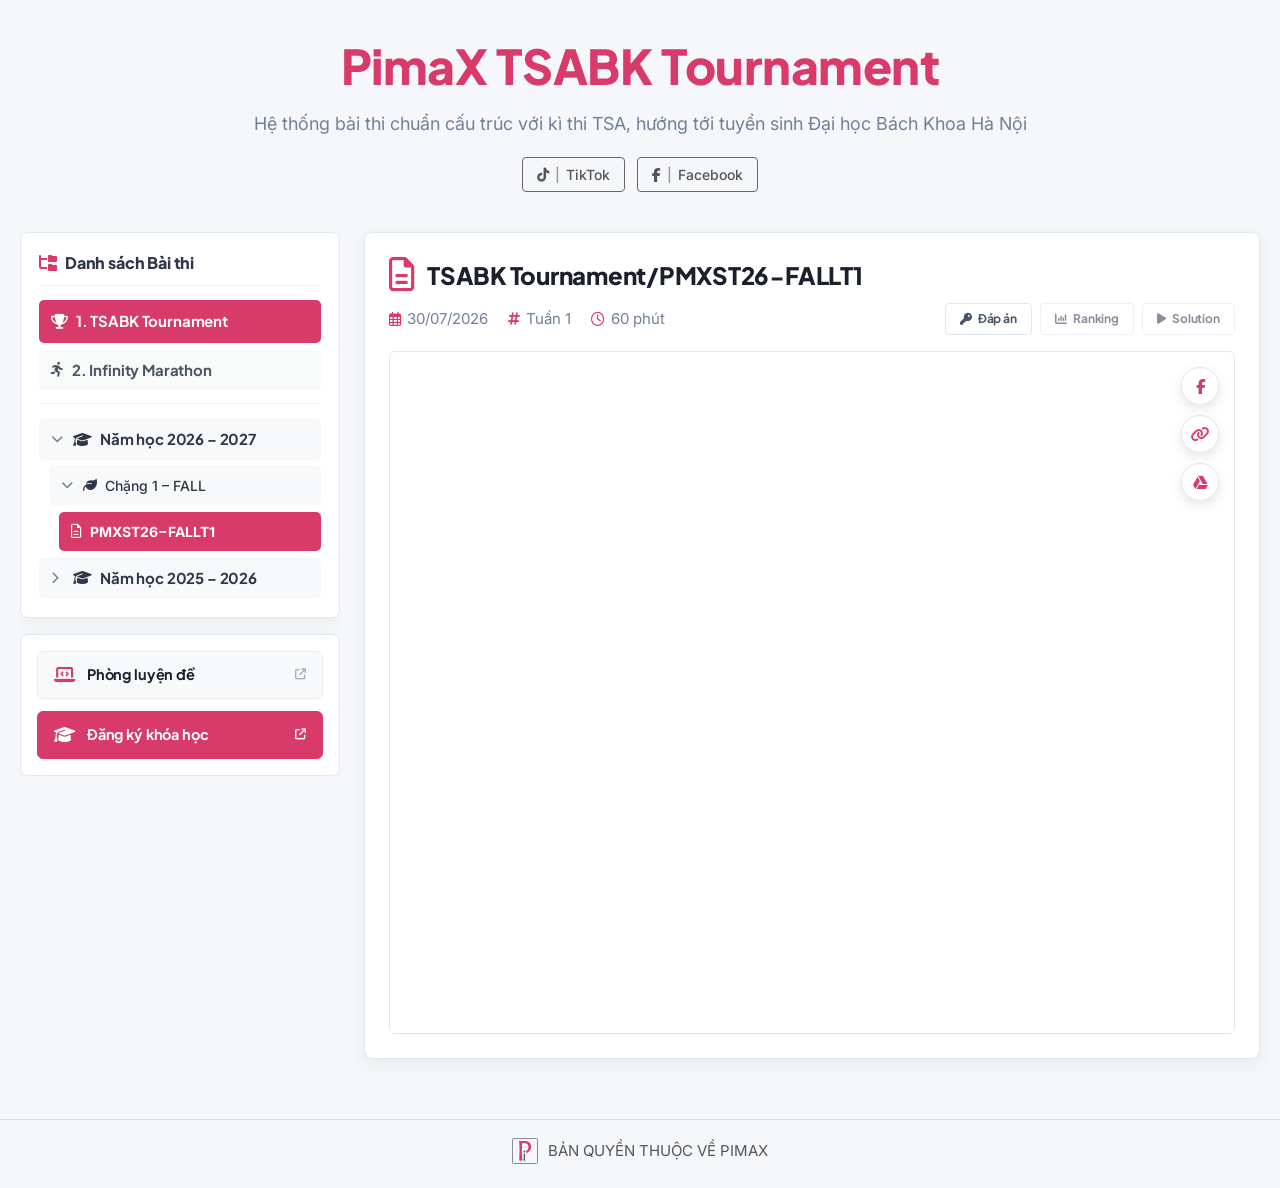
==== commit 6e334d8f: "Update contest.html" ====
--- a/contest.html
+++ b/contest.html
@@ -42,20 +42,6 @@
           </a>
         </div>
 
-        <div class="sidebar-box sidebar-counter-box">
-          <div class="sidebar-header">
-            <h2><i class="fa-solid fa-chart-line"></i> Thống kê truy cập</h2>
-          </div>
-          <div class="counter-content">
-            <span class="counter-label">Số lượt ghé thăm</span>
-            <div class="counter-number">
-              <i class="fa-regular fa-eye"></i>
-              <span id="visitor-count">...</span>
-              <span class="counter-unit">views</span>
-            </div>
-          </div>
-        </div>
-
       </aside>
 
       <main class="preview-area">
--- a/assets/css/style.css
+++ b/assets/css/style.css
@@ -426,16 +426,6 @@
   font-weight: 600;
   color: var(--text-sub);
   margin-left: 2px;
-}
-
-/* BOX 4: FANPAGE WIDGET (CLEAN CONTAINER) */
-.fanpage-widget-container {
-  display: flex;
-  justify-content: center;
-  align-items: center;
-  background: #ffffff;
-  border-radius: 6px;
-  overflow: hidden;
 }
 
 /* Cột phải: Khung Preview */
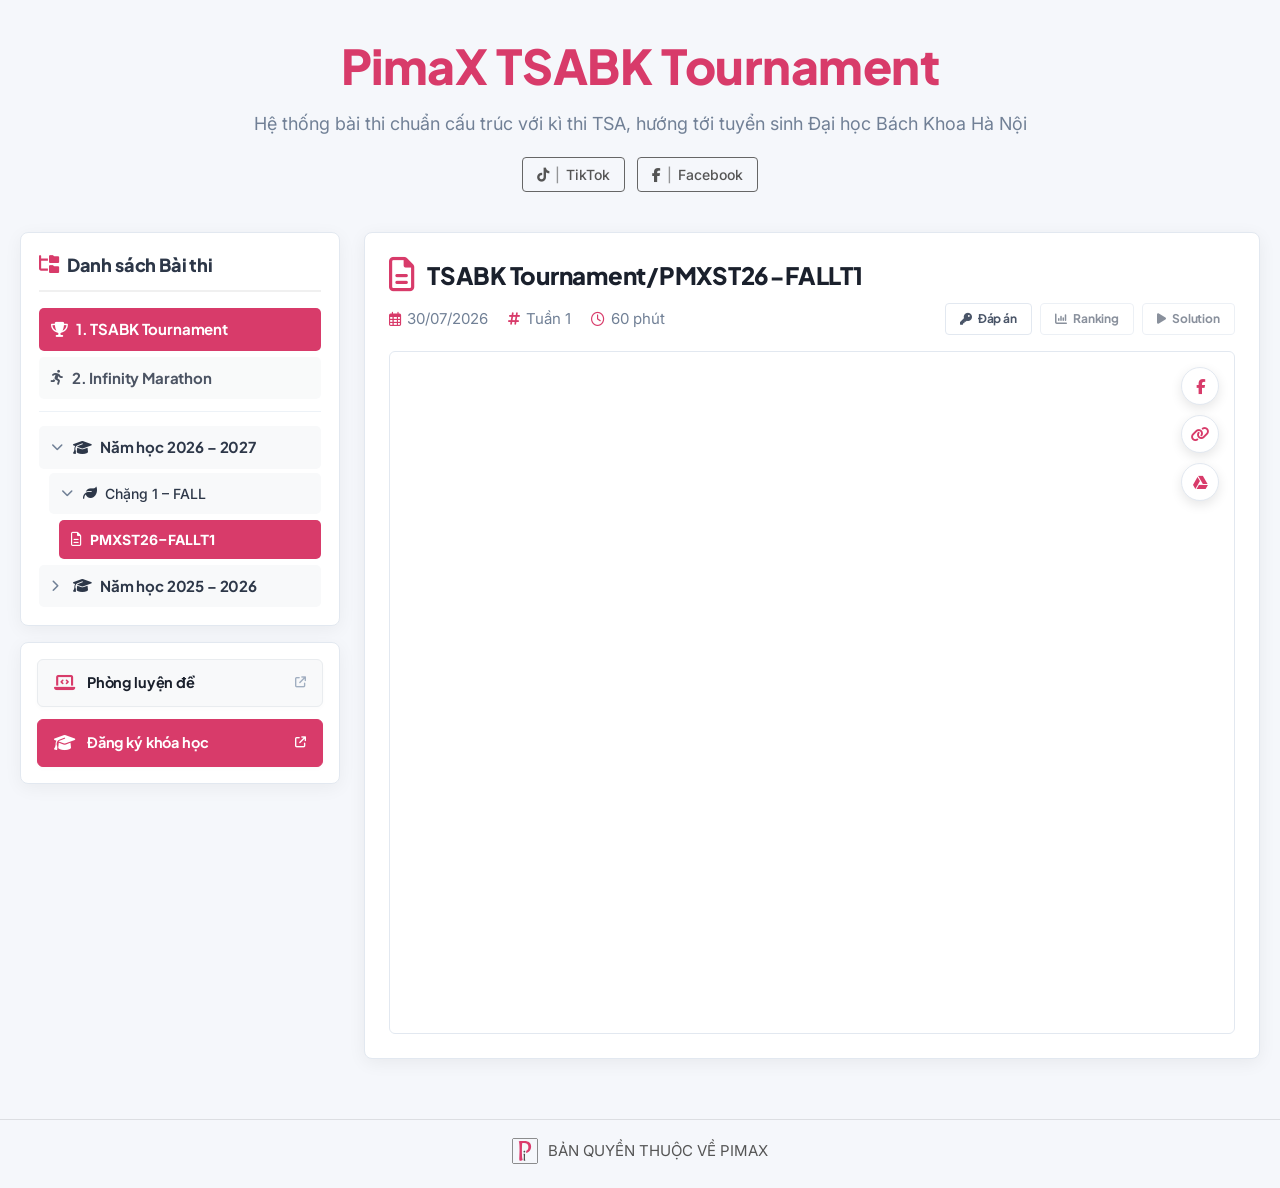
==== commit 25d1111e: "Update contest.html" ====
--- a/contest.html
+++ b/contest.html
@@ -81,6 +81,7 @@
   <script src="assets/js/modules/pdf-viewer.js"></script>
   <script src="assets/js/modules/answer-modal.js"></script>
   <script src="assets/js/modules/share-actions.js"></script>
+  <script src="assets/js/modules/protection.js"></script>
   <script src="assets/js/main.js"></script>
 </body>
 </html>
--- a/assets/css/style.css
+++ b/assets/css/style.css
@@ -22,6 +22,24 @@
 body.theme-marathon {
   --accent-color: #4080D6;       /* Blue (Marathon) */
   --accent-hover: #2b62ab;
+}
+
+/* =========================================================
+   CHỐNG BÔI ĐEN VĂN BẢN (DISABLE TEXT SELECTION)
+========================================================= */
+body, html {
+  -webkit-user-select: none; /* Safari */
+  -moz-user-select: none;    /* Firefox */
+  -ms-user-select: none;     /* IE / Edge */
+  user-select: none;        /* Standard */
+}
+
+/* Cho phép bôi đen/nhập liệu ở các ô input nếu có sau này */
+input, textarea {
+  -webkit-user-select: text;
+  -moz-user-select: text;
+  -ms-user-select: text;
+  user-select: text;
 }
 
 /* =========================================================
@@ -56,8 +74,7 @@
 .preview-title-row h1,
 .portal-btn,
 .sidebar-action-btn,
-.week-btn,
-.counter-number {
+.week-btn {
   font-family: var(--font-heading);
   letter-spacing: -0.01em; /* Co nhẹ khoảng cách chữ tạo cảm giác gọn gàng, tinh tế */
 }
@@ -245,10 +262,8 @@
   top: 20px;
   height: fit-content;
   max-height: calc(100vh - 40px);
-  overflow-y: auto;
-}
-
-/* Quy chuẩn chung cho tất cả các Box ở Sidebar */
+}
+
 .sidebar-box {
   background: var(--card-bg);
   border-radius: 8px;
@@ -263,17 +278,17 @@
   padding: 18px;
   box-shadow: 0 4px 18px rgba(0, 0, 0, 0.05);
   border: 1px solid var(--border-color);
-  max-height: 480px;
   overflow-y: auto;
+  max-height: calc(100vh - 180px);
 }
 
 .sidebar-header h2 {
-  font-size: 16px;
+  font-size: 18px;
   font-weight: 800;
   color: #2d3748;
-  border-bottom: 1.5px solid #f0f0f0;
-  padding-bottom: 10px;
-  margin-bottom: 14px;
+  border-bottom: 2px solid #f0f0f0;
+  padding-bottom: 12px;
+  margin-bottom: 16px;
   display: flex;
   align-items: center;
   gap: 8px;
@@ -386,47 +401,6 @@
 }
 
 .sidebar-action-btn.btn-course:hover .btn-arrow { transform: translate(2px, -2px); }
-
-/* BOX 3: THỐNG KÊ TRUY CẬP (VISITOR COUNTER - MINIMALIST) */
-.counter-content {
-  background: #f8f9fa;
-  border: 1px solid var(--border-color);
-  border-radius: 6px;
-  padding: 12px 14px;
-  text-align: center;
-}
-
-.counter-label {
-  font-size: 12px;
-  font-weight: 600;
-  color: var(--text-sub);
-  text-transform: uppercase;
-  letter-spacing: 0.5px;
-  margin-bottom: 4px;
-  display: block;
-}
-
-.counter-number {
-  font-size: 20px;
-  font-weight: 800;
-  color: var(--accent-color);
-  display: flex;
-  align-items: center;
-  justify-content: center;
-  gap: 8px;
-}
-
-.counter-number i {
-  font-size: 16px;
-  opacity: 0.85;
-}
-
-.counter-unit {
-  font-size: 12.5px;
-  font-weight: 600;
-  color: var(--text-sub);
-  margin-left: 2px;
-}
 
 /* Cột phải: Khung Preview */
 .preview-area {
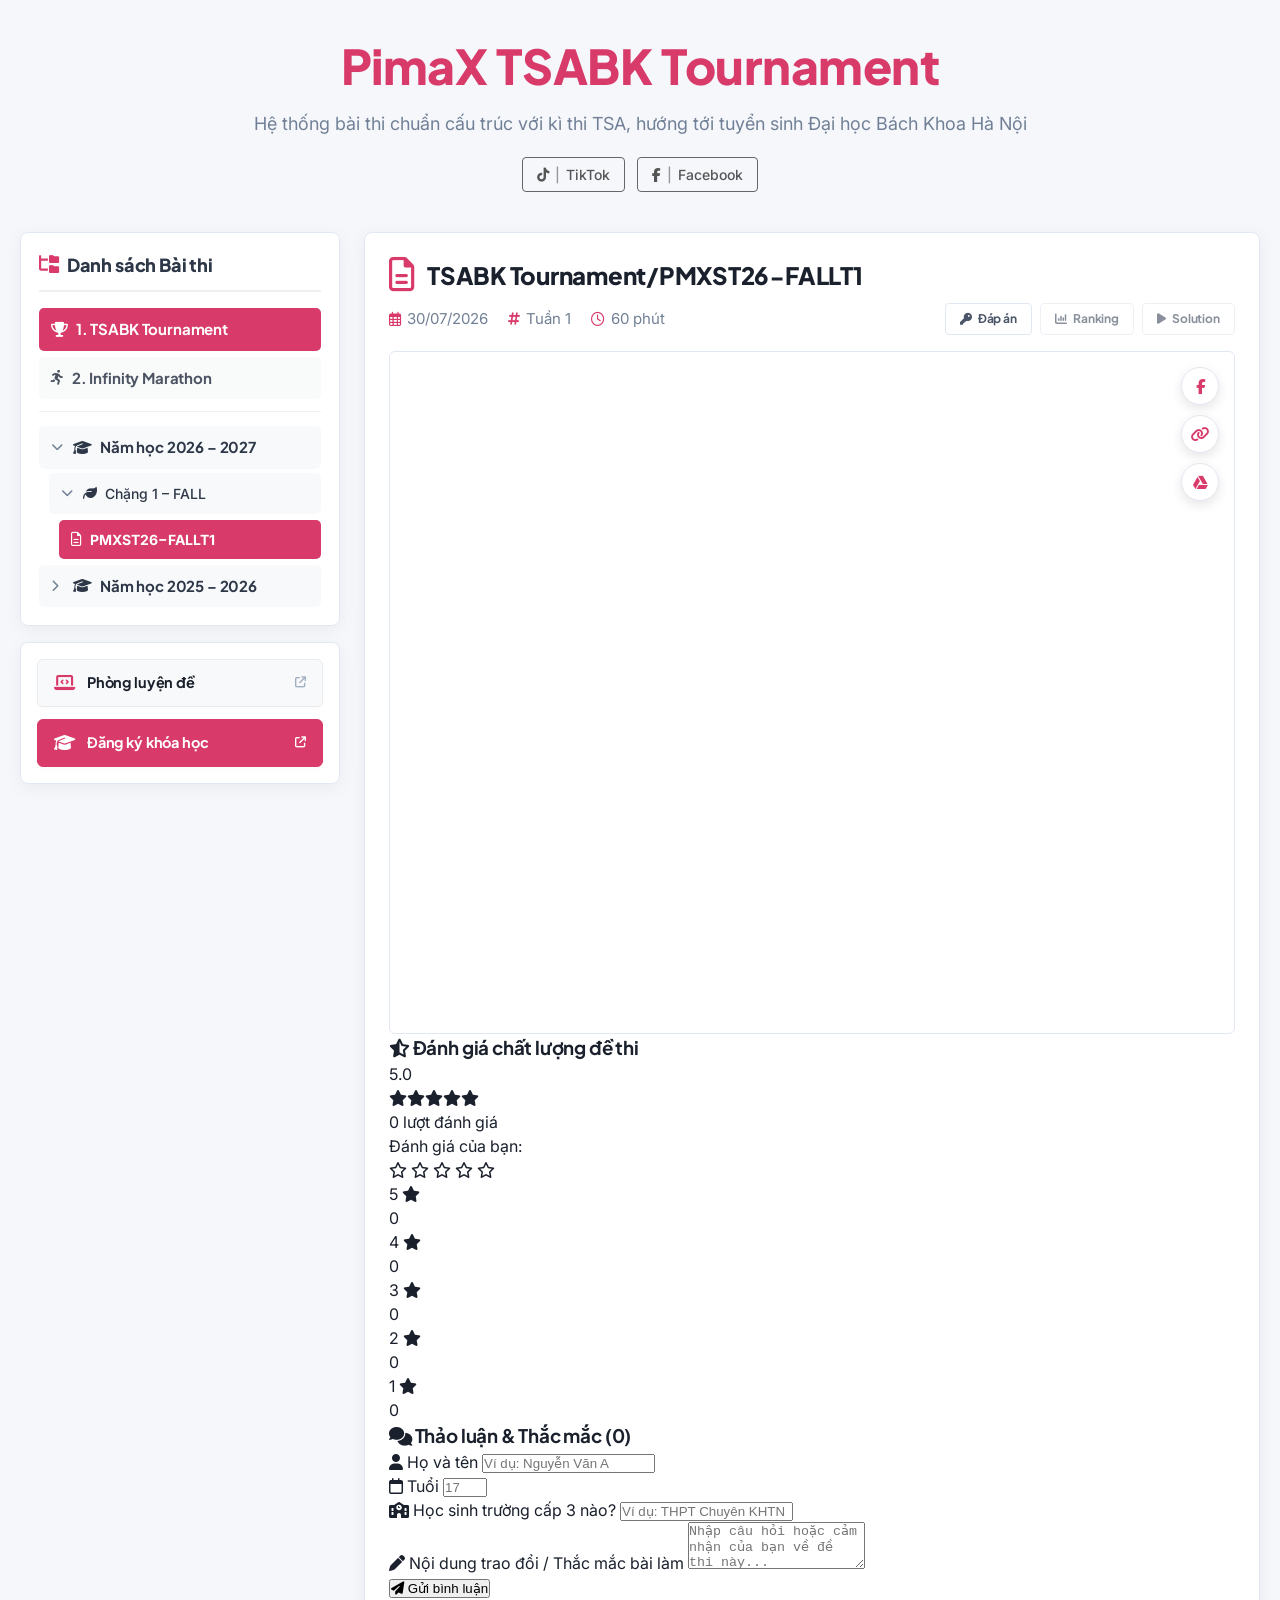
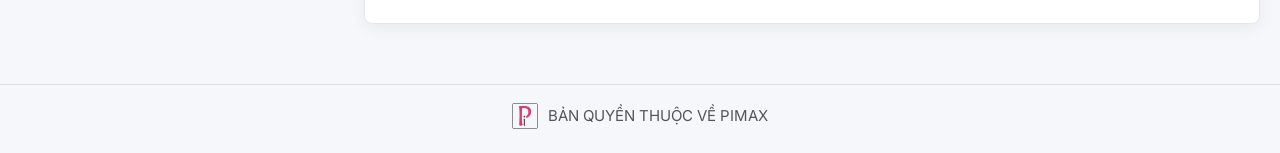
==== commit 71ec2d07: "Update contest.html" ====
--- a/contest.html
+++ b/contest.html
@@ -72,6 +72,98 @@
           </div>
           <iframe id="drive-preview-iframe" src="" allow="autoplay" allowfullscreen></iframe>
         </div>
+
+        <div class="rating-widget-card">
+          <div class="rating-card-header">
+            <h3><i class="fa-solid fa-star-half-stroke"></i> Đánh giá chất lượng đề thi</h3>
+          </div>
+          <div class="rating-body-grid">
+            <div class="rating-summary-box">
+              <div class="rating-big-score" id="rating-avg-num">5.0</div>
+              <div class="rating-summary-stars" id="rating-summary-stars">
+                <i class="fa-solid fa-star"></i><i class="fa-solid fa-star"></i><i class="fa-solid fa-star"></i><i class="fa-solid fa-star"></i><i class="fa-solid fa-star"></i>
+              </div>
+              <div class="rating-total-votes" id="rating-total-count">0 lượt đánh giá</div>
+
+              <div class="user-vote-action">
+                <p>Đánh giá của bạn:</p>
+                <div class="user-stars-input" id="user-star-input">
+                  <i class="fa-regular fa-star" data-value="1"></i>
+                  <i class="fa-regular fa-star" data-value="2"></i>
+                  <i class="fa-regular fa-star" data-value="3"></i>
+                  <i class="fa-regular fa-star" data-value="4"></i>
+                  <i class="fa-regular fa-star" data-value="5"></i>
+                </div>
+              </div>
+            </div>
+
+            <div class="rating-breakdown-box">
+              <div class="star-bar-row">
+                <span class="star-label">5 <i class="fa-solid fa-star"></i></span>
+                <div class="progress-bar-bg"><div class="progress-bar-fill" id="star-bar-5"></div></div>
+                <span class="star-count-num" id="star-count-5">0</span>
+              </div>
+              <div class="star-bar-row">
+                <span class="star-label">4 <i class="fa-solid fa-star"></i></span>
+                <div class="progress-bar-bg"><div class="progress-bar-fill" id="star-bar-4"></div></div>
+                <span class="star-count-num" id="star-count-4">0</span>
+              </div>
+              <div class="star-bar-row">
+                <span class="star-label">3 <i class="fa-solid fa-star"></i></span>
+                <div class="progress-bar-bg"><div class="progress-bar-fill" id="star-bar-3"></div></div>
+                <span class="star-count-num" id="star-count-3">0</span>
+              </div>
+              <div class="star-bar-row">
+                <span class="star-label">2 <i class="fa-solid fa-star"></i></span>
+                <div class="progress-bar-bg"><div class="progress-bar-fill" id="star-bar-2"></div></div>
+                <span class="star-count-num" id="star-count-2">0</span>
+              </div>
+              <div class="star-bar-row">
+                <span class="star-label">1 <i class="fa-solid fa-star"></i></span>
+                <div class="progress-bar-bg"><div class="progress-bar-fill" id="star-bar-1"></div></div>
+                <span class="star-count-num" id="star-count-1">0</span>
+              </div>
+            </div>
+          </div>
+        </div>
+
+        <div class="comment-widget-card">
+          <div class="comment-card-header">
+            <h3><i class="fa-solid fa-comments"></i> Thảo luận & Thắc mắc <span id="comment-total-badge">(0)</span></h3>
+          </div>
+
+          <form id="cmt-submit-form" class="comment-form">
+            <div class="form-inputs-row">
+              <div class="input-group">
+                <label for="cmt-user-name"><i class="fa-solid fa-user"></i> Họ và tên</label>
+                <input type="text" id="cmt-user-name" placeholder="Ví dụ: Nguyễn Văn A" required>
+              </div>
+              <div class="input-group input-small">
+                <label for="cmt-user-age"><i class="fa-regular fa-calendar"></i> Tuổi</label>
+                <input type="number" id="cmt-user-age" min="10" max="99" placeholder="17" required>
+              </div>
+              <div class="input-group">
+                <label for="cmt-user-school"><i class="fa-solid fa-school"></i> Học sinh trường cấp 3 nào?</label>
+                <input type="text" id="cmt-user-school" placeholder="Ví dụ: THPT Chuyên KHTN" required>
+              </div>
+            </div>
+
+            <div class="input-group">
+              <label for="cmt-user-content"><i class="fa-solid fa-pen"></i> Nội dung trao đổi / Thắc mắc bài làm</label>
+              <textarea id="cmt-user-content" rows="3" placeholder="Nhập câu hỏi hoặc cảm nhận của bạn về đề thi này..." required></textarea>
+            </div>
+
+            <div class="form-submit-row">
+              <button type="submit" class="btn-submit-comment">
+                <i class="fa-solid fa-paper-plane"></i> Gửi bình luận
+              </button>
+            </div>
+          </form>
+
+          <div id="comments-feed-list" class="comments-feed-list">
+            </div>
+        </div>
+
       </main>
     </div>
   </div>
@@ -82,6 +174,7 @@
   <script src="assets/js/modules/answer-modal.js"></script>
   <script src="assets/js/modules/share-actions.js"></script>
   <script src="assets/js/modules/protection.js"></script>
+  <script src="assets/js/modules/rating-comment.js"></script>
   <script src="assets/js/main.js"></script>
 </body>
 </html>
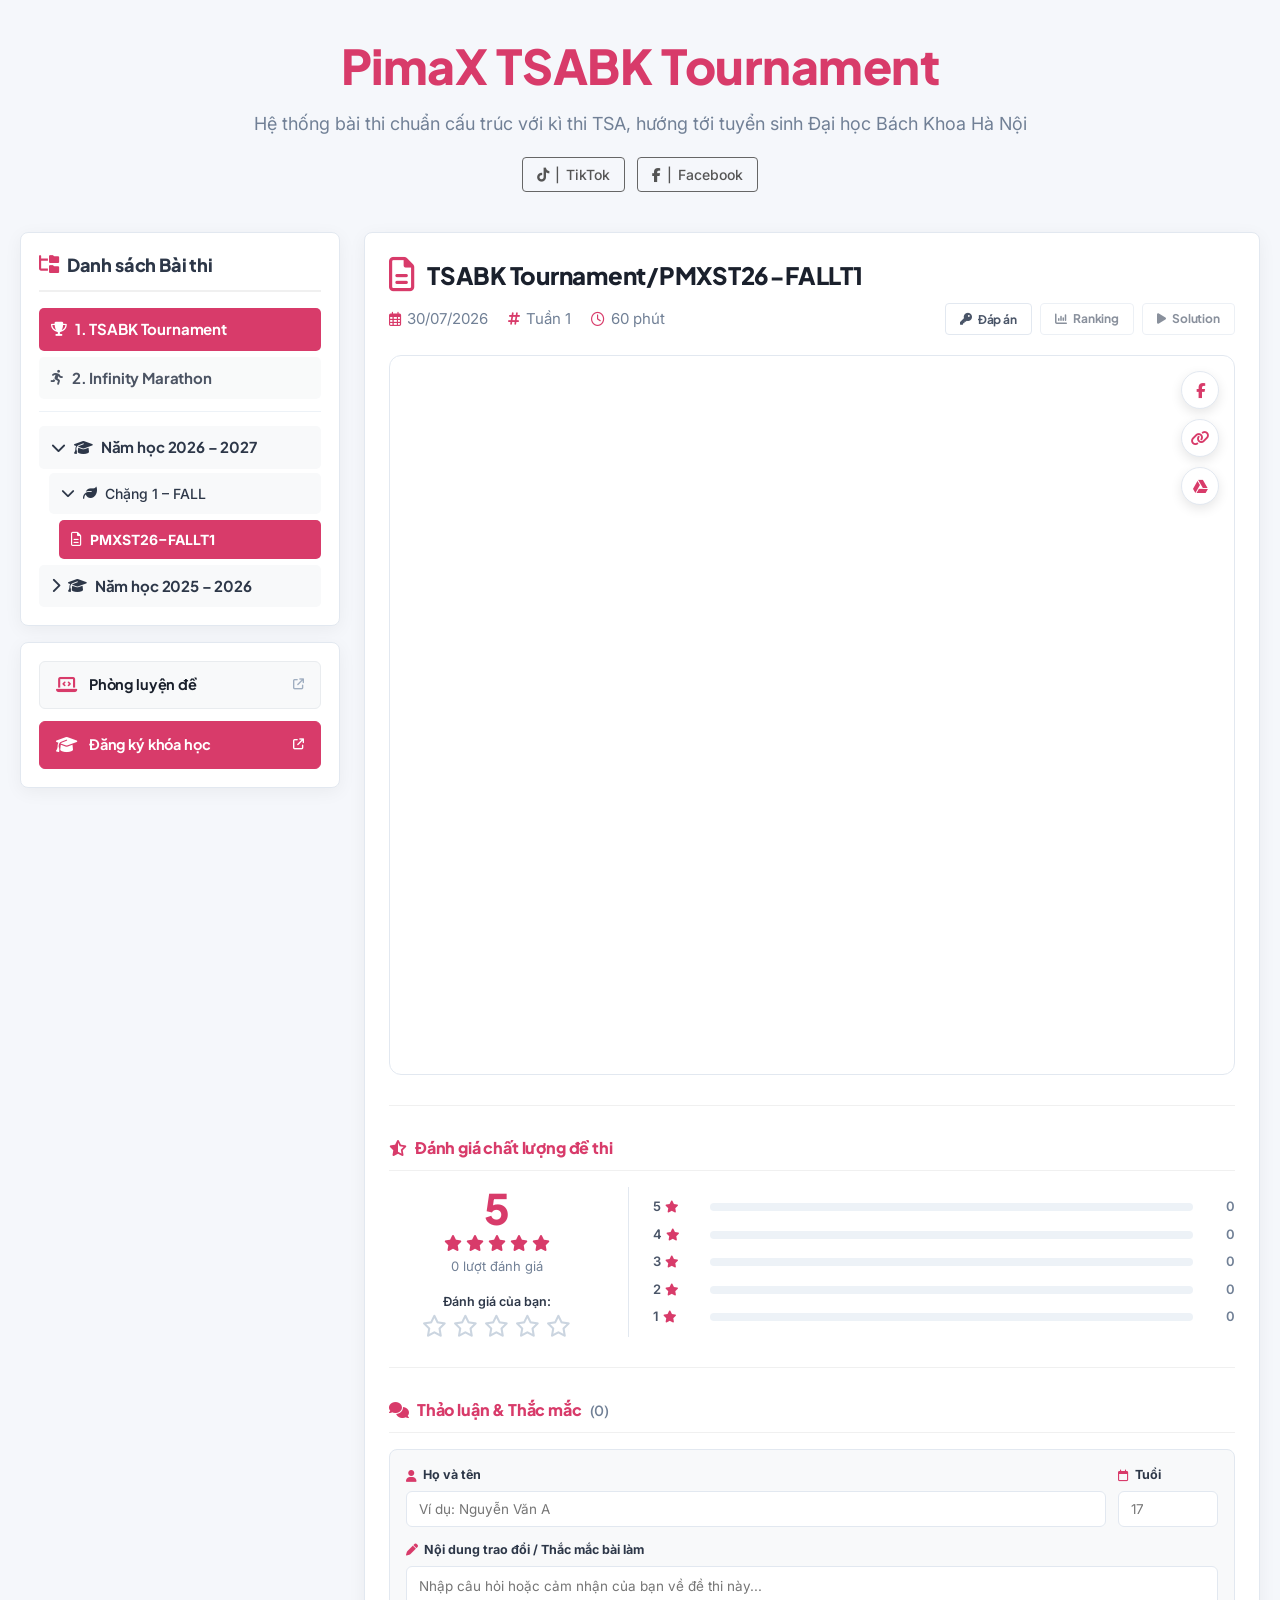
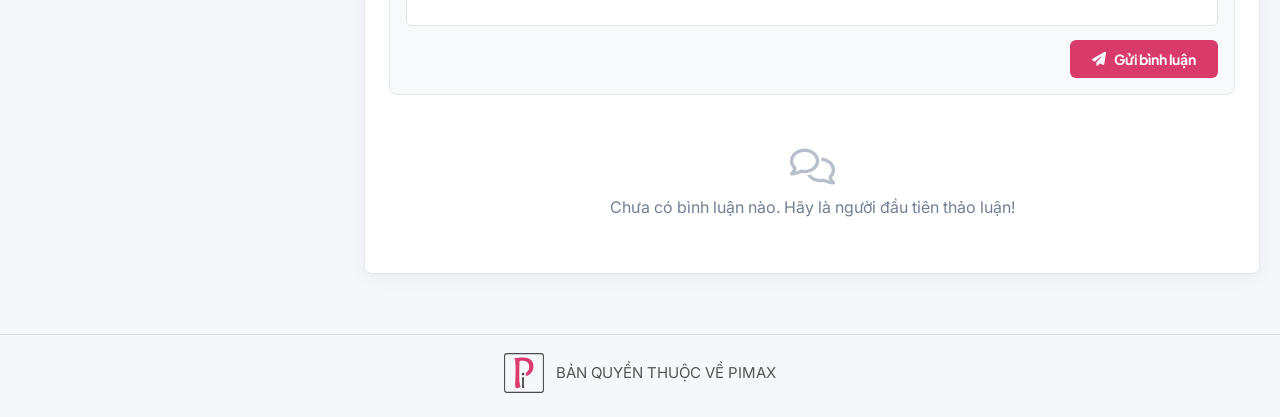
==== commit d2047c39: "Update contest.html" ====
--- a/contest.html
+++ b/contest.html
@@ -11,6 +11,7 @@
 <body>
 
   <div id="page-content">
+    <!-- HERO HEADER -->
     <section class="hero">
       <h1><a href="https://pimaxpro.github.io/pimaxcontests/" class="hero-title-link" id="hero-title">--</a></h1>
       <p class="hero-sub" id="hero-sub">--</p>
@@ -21,13 +22,16 @@
     </section>
 
     <div class="layout-2col">
+      <!-- CỘT 1: SIDEBAR CỐ ĐỊNH DANH SÁCH BÀI THI -->
       <aside class="sidebar-column">
         
+        <!-- BOX 1: DANH SÁCH BÀI THI -->
         <div class="sidebar-box sidebar-exams-box">
           <div class="sidebar-header"><h2><i class="fa-solid fa-folder-tree"></i> Danh sách Bài thi</h2></div>
           <div id="tree-menu" class="tree-menu"></div>
         </div>
 
+        <!-- BOX 2: CỤM 2 NÚT HÀNH ĐỘNG -->
         <div class="sidebar-box sidebar-actions-box">
           <a href="https://pimaxtsa.com/" target="_blank" class="sidebar-action-btn btn-practice">
             <i class="fa-solid fa-laptop-code"></i>
@@ -44,7 +48,10 @@
 
       </aside>
 
+      <!-- CỘT 2: PREVIEW AREA (BOX TRẮNG DUY NHẤT BẰNG ĐẦU VỚI SIDEBAR BÊN TRÁI) -->
       <main class="preview-area">
+        
+        <!-- PHẦN XEM ĐỀ THI GOOGLE DRIVE -->
         <div class="preview-header">
           <div class="preview-title-row">
             <i class="fa-regular fa-file-lines doc-icon"></i>
@@ -63,6 +70,7 @@
           </div>
         </div>
 
+        <!-- CONTAINER CHỨA IFRAME DRIVE -->
         <div class="drive-iframe-container">
           <div class="iframe-overlay-cover"></div>
           <div class="side-share-actions">
@@ -73,7 +81,10 @@
           <iframe id="drive-preview-iframe" src="" allow="autoplay" allowfullscreen></iframe>
         </div>
 
-        <div class="rating-widget-card">
+        <hr class="card-inner-divider">
+
+        <!-- PHẦN ĐÁNH GIÁ 5 SAO & THỐNG KÊ -->
+        <div class="rating-widget-section">
           <div class="rating-card-header">
             <h3><i class="fa-solid fa-star-half-stroke"></i> Đánh giá chất lượng đề thi</h3>
           </div>
@@ -127,7 +138,10 @@
           </div>
         </div>
 
-        <div class="comment-widget-card">
+        <hr class="card-inner-divider">
+
+        <!-- PHẦN BÌNH LUẬN & THẢO LUẬN -->
+        <div class="comment-widget-section">
           <div class="comment-card-header">
             <h3><i class="fa-solid fa-comments"></i> Thảo luận & Thắc mắc <span id="comment-total-badge">(0)</span></h3>
           </div>
@@ -142,15 +156,11 @@
                 <label for="cmt-user-age"><i class="fa-regular fa-calendar"></i> Tuổi</label>
                 <input type="number" id="cmt-user-age" min="10" max="99" placeholder="17" required>
               </div>
-              <div class="input-group">
-                <label for="cmt-user-school"><i class="fa-solid fa-school"></i> Học sinh trường cấp 3 nào?</label>
-                <input type="text" id="cmt-user-school" placeholder="Ví dụ: THPT Chuyên KHTN" required>
-              </div>
             </div>
 
             <div class="input-group">
               <label for="cmt-user-content"><i class="fa-solid fa-pen"></i> Nội dung trao đổi / Thắc mắc bài làm</label>
-              <textarea id="cmt-user-content" rows="3" placeholder="Nhập câu hỏi hoặc cảm nhận của bạn về đề thi này..." required></textarea>
+              <textarea id="cmt-user-content" rows="2" placeholder="Nhập câu hỏi hoặc cảm nhận của bạn về đề thi này..." required></textarea>
             </div>
 
             <div class="form-submit-row">
@@ -161,13 +171,15 @@
           </form>
 
           <div id="comments-feed-list" class="comments-feed-list">
-            </div>
+            <!-- Render tự động từ JS -->
+          </div>
         </div>
 
       </main>
     </div>
   </div>
 
+  <!-- SCRIPT MODULES -->
   <script src="assets/js/modules/ui-components.js"></script>
   <script src="assets/js/modules/menu-tree.js"></script>
   <script src="assets/js/modules/pdf-viewer.js"></script>
--- a/assets/css/style.css
+++ b/assets/css/style.css
@@ -1,11 +1,10 @@
 /* =========================================================
    1. IMPORT FONTS & SYSTEM VARIABLES
 ========================================================= */
-/* Nhúng Font Plus Jakarta Sans & Inter hỗ trợ tiếng Việt cực kỳ lịch thiệp, hiện đại */
 @import url('https://fonts.googleapis.com/css2?family=Inter:wght@400;500;600&family=Plus+Jakarta+Sans:wght@600;700;800&display=swap');
 
 :root {
-  --accent-color: #D83B6A;       /* Mặc định: Pink (Tournament) */
+  --accent-color: #D83B6A;       /* Pink (Tournament) */
   --accent-hover: #b82650;
   --bg-color: #f5f7fb;
   --text-main: #1a202c;
@@ -13,28 +12,42 @@
   --card-bg: #ffffff;
   --border-color: #e2e8f0;
 
-  /* Cấu hình Font chữ */
   --font-base: 'Inter', system-ui, -apple-system, sans-serif;
   --font-heading: 'Plus Jakarta Sans', system-ui, -apple-system, sans-serif;
 }
 
-/* Theme riêng cho Marathon (Blue) */
 body.theme-marathon {
   --accent-color: #4080D6;       /* Blue (Marathon) */
   --accent-hover: #2b62ab;
 }
 
 /* =========================================================
-   CHỐNG BÔI ĐEN VĂN BẢN (DISABLE TEXT SELECTION)
+   2. BASE RESET & CHỐNG COPY
 ========================================================= */
-body, html {
-  -webkit-user-select: none; /* Safari */
-  -moz-user-select: none;    /* Firefox */
-  -ms-user-select: none;     /* IE / Edge */
-  user-select: none;        /* Standard */
-}
-
-/* Cho phép bôi đen/nhập liệu ở các ô input nếu có sau này */
+* {
+  box-sizing: border-box;
+  margin: 0;
+  padding: 0;
+}
+
+html, body {
+  height: 100%;
+}
+
+body {
+  font-family: var(--font-base);
+  background-color: var(--bg-color);
+  color: var(--text-main);
+  line-height: 1.5;
+  display: flex;
+  flex-direction: column;
+  min-height: 100vh;
+  -webkit-user-select: none;
+  -moz-user-select: none;
+  -ms-user-select: none;
+  user-select: none;
+}
+
 input, textarea {
   -webkit-user-select: text;
   -moz-user-select: text;
@@ -42,30 +55,17 @@
   user-select: text;
 }
 
-/* =========================================================
-   2. BASE RESET & STICKY FOOTER SETUP
-========================================================= */
-* {
-  box-sizing: border-box;
-  margin: 0;
-  padding: 0;
-}
-
-html, body {
-  height: 100%;
-}
-
-body {
-  font-family: var(--font-base);
-  background-color: var(--bg-color);
-  color: var(--text-main);
+textarea,
+.input-group textarea,
+.reply-form-box textarea,
+.reply-form-card textarea {
+  resize: none !important;
+  overflow: hidden;
+  min-height: 42px;
   line-height: 1.5;
-  display: flex;
-  flex-direction: column;
-  min-height: 100vh;
-}
-
-/* Áp dụng Font lịch thiệp cao cấp cho toàn bộ Tiêu đề & Chữ đậm */
+  transition: height 0.1s ease;
+}
+
 h1, h2, h3, h4, h5, h6, 
 .hero h1, 
 .portal-card h2, 
@@ -74,22 +74,18 @@
 .preview-title-row h1,
 .portal-btn,
 .sidebar-action-btn,
-.week-btn {
+.week-btn,
+.rating-big-score,
+.btn-submit-comment {
   font-family: var(--font-heading);
-  letter-spacing: -0.01em; /* Co nhẹ khoảng cách chữ tạo cảm giác gọn gàng, tinh tế */
-}
-
-#page-content {
-  flex: 1 0 auto;
-}
-
-a {
-  text-decoration: none;
-  color: inherit;
-}
+  letter-spacing: -0.01em;
+}
+
+#page-content { flex: 1 0 auto; }
+a { text-decoration: none; color: inherit; }
 
 /* =========================================================
-   3. SHARED HERO HEADER
+   3. HERO HEADER
 ========================================================= */
 .hero {
   max-width: 900px;
@@ -98,33 +94,12 @@
   padding: 0 20px;
 }
 
-.hero h1 {
-  font-size: 48px;
-  font-weight: 800;
-  margin-bottom: 8px;
-}
-
-.hero-title-link {
-  color: var(--accent-color);
-  transition: opacity 0.2s ease;
-}
-
-.hero-title-link:hover {
-  opacity: 0.85;
-}
-
-.hero-sub {
-  font-size: 18px;
-  color: var(--text-sub);
-  margin-bottom: 20px;
-}
-
-.social-wrapper {
-  display: flex;
-  justify-content: center;
-  gap: 12px;
-}
-
+.hero h1 { font-size: 48px; font-weight: 800; margin-bottom: 8px; }
+.hero-title-link { color: var(--accent-color); transition: opacity 0.2s ease; }
+.hero-title-link:hover { opacity: 0.85; }
+.hero-sub { font-size: 18px; color: var(--text-sub); margin-bottom: 20px; }
+
+.social-wrapper { display: flex; justify-content: center; gap: 12px; }
 .social-card {
   display: inline-flex;
   align-items: center;
@@ -137,16 +112,7 @@
   font-weight: 500;
   transition: all 0.2s ease;
 }
-
-.social-card .divider {
-  opacity: 0.6;
-}
-
-.social-card:hover {
-  background-color: var(--accent-color);
-  color: #ffffff;
-  border-color: var(--accent-color);
-}
+.social-card:hover { background-color: var(--accent-color); color: #ffffff; border-color: var(--accent-color); }
 
 /* =========================================================
    4. PORTAL GRID (Trang index.html)
@@ -240,7 +206,7 @@
 }
 
 /* =========================================================
-   5. BỐ CỤC 2 CỘT & CÁC BOX SIDEBAR (CỘT 1)
+   5. BỐ CỤC 2 CỘT & SIDEBAR
 ========================================================= */
 .layout-2col {
   display: flex;
@@ -249,9 +215,9 @@
   margin: 30px auto;
   padding: 0 20px;
   min-height: calc(100vh - 200px);
-}
-
-/* Cột trái chứa các Box */
+  align-items: flex-start; /* Giúp 2 cột căn bằng đỉnh lề trên */
+}
+
 .sidebar-column {
   width: 320px;
   flex-shrink: 0;
@@ -293,12 +259,8 @@
   align-items: center;
   gap: 8px;
 }
-
-.sidebar-header h2 i {
-  color: var(--accent-color);
-}
-
-/* Cây danh mục bài thi */
+.sidebar-header h2 i { color: var(--accent-color); font-size: 18px; }
+
 .year-title, .stage-title, .exam-item {
   display: flex;
   align-items: center;
@@ -309,18 +271,13 @@
   color: #2d3748;
   background: #f8f9fa !important;
   transition: all 0.2s ease;
-  user-select: none;
 }
 
 .year-title { font-size: 15px; font-weight: 700; }
 .stage-title { font-size: 14px; margin-left: 10px; margin-top: 4px; font-weight: 500 !important; }
 .exam-item { background: transparent !important; padding: 9px 12px; font-size: 14px; margin-bottom: 4px; font-weight: 600; }
 
-.year-title:hover, .stage-title:hover, .exam-item:hover {
-  background: #edf2f7 !important;
-  color: var(--accent-color);
-}
-
+.year-title:hover, .stage-title:hover, .exam-item:hover { background: #edf2f7 !important; color: var(--accent-color); }
 .exam-list { list-style: none; padding-left: 20px; margin: 6px 0; }
 
 .exam-item.active, .active-contest {
@@ -328,17 +285,9 @@
   color: #ffffff !important;
   font-weight: 700;
 }
-
-.exam-item.active i, .active-contest i { color: #ffffff !important; }
-.toggle-icon { font-size: 12px; width: 14px; color: #718096; }
-
-/* Box 2 nút hành động */
+.exam-item.active i, .active-contest i { color: #ffffff !important; font-size: 14px; }
+
 .sidebar-actions-box {
-  background: var(--card-bg);
-  border-radius: 8px;
-  padding: 16px;
-  box-shadow: 0 4px 18px rgba(0, 0, 0, 0.05);
-  border: 1px solid var(--border-color);
   display: flex;
   flex-direction: column;
   gap: 12px;
@@ -355,21 +304,11 @@
   border-radius: 6px;
   font-size: 14.5px;
   font-weight: 700;
-  text-decoration: none;
-  transition: all 0.25s cubic-bezier(0.16, 1, 0.3, 1);
-  box-shadow: 0 2px 5px rgba(0, 0, 0, 0.02);
-  position: relative;
-  overflow: hidden;
-}
-
-.sidebar-action-btn > i:first-child {
-  font-size: 17px;
-  color: var(--accent-color);
-  transition: transform 0.25s ease, color 0.25s ease;
-}
-
+  transition: all 0.25s ease;
+}
+.sidebar-action-btn > i:first-child { font-size: 17px; color: var(--accent-color); }
 .sidebar-action-btn span { flex-grow: 1; }
-.sidebar-action-btn .btn-arrow { font-size: 11px; color: #a0aec0; transition: all 0.25s ease; }
+.sidebar-action-btn .btn-arrow { font-size: 11px; color: #a0aec0; }
 
 .sidebar-action-btn.btn-practice:hover {
   background-color: #ffffff;
@@ -377,11 +316,6 @@
   color: var(--accent-color);
   transform: translateY(-2px);
   box-shadow: 0 6px 15px rgba(0, 0, 0, 0.08);
-}
-
-.sidebar-action-btn.btn-practice:hover .btn-arrow {
-  color: var(--accent-color);
-  transform: translate(2px, -2px);
 }
 
 .sidebar-action-btn.btn-course {
@@ -389,32 +323,26 @@
   color: #ffffff;
   border-color: var(--accent-color);
 }
-
 .sidebar-action-btn.btn-course > i:first-child,
 .sidebar-action-btn.btn-course .btn-arrow { color: #ffffff; }
 
-.sidebar-action-btn.btn-course:hover {
-  background-color: var(--accent-hover);
-  border-color: var(--accent-hover);
-  transform: translateY(-2px);
-  box-shadow: 0 8px 20px rgba(0, 0, 0, 0.15);
-}
-
-.sidebar-action-btn.btn-course:hover .btn-arrow { transform: translate(2px, -2px); }
-
-/* Cột phải: Khung Preview */
+/* =========================================================
+   6. CỘT PHẢI: PREVIEW AREA (BOX TRẮNG LIỀN KHỐI CHUẨN GỐC)
+========================================================= */
 .preview-area {
   flex-grow: 1;
   background: var(--card-bg);
   border-radius: 8px;
   padding: 24px;
-  box-shadow: 0 4px 18px rgba(0, 0, 0, 0.06);
+  box-shadow: 0 4px 18px rgba(0, 0, 0, 0.05);
   border: 1px solid var(--border-color);
   display: flex;
   flex-direction: column;
-}
-
-.preview-header { margin-bottom: 16px; }
+  gap: 20px;
+}
+
+/* HEADER BÀI THI */
+.preview-header { margin-bottom: 0; }
 .preview-title-row { display: flex; align-items: center; gap: 12px; margin-bottom: 10px; }
 .preview-title-row .doc-icon { font-size: 34px; color: var(--accent-color); line-height: 1; }
 .preview-title-row h1 { font-size: 24px; font-weight: 800; color: #1a202c; }
@@ -422,17 +350,9 @@
 .meta-item { display: flex; align-items: center; gap: 6px; font-size: 15px; color: var(--text-sub); }
 .meta-icon { color: var(--accent-color); font-size: 14px; }
 
-/* 3 NÚT TÍNH NĂNG ĐỒNG BỘ 100% STYLE (Đáp án, Ranking, Solution) */
-.week-buttons { 
-  margin-left: auto; 
-  display: flex; 
-  gap: 8px; 
-  align-items: center; 
-}
-
-button.week-btn, 
-a.week-btn, 
-.week-btn {
+.week-buttons { margin-left: auto; display: flex; gap: 8px; align-items: center; }
+
+button.week-btn, a.week-btn, .week-btn {
   display: inline-flex;
   align-items: center;
   justify-content: center;
@@ -446,34 +366,14 @@
   font-size: 12px;
   font-weight: 700;
   font-family: var(--font-heading);
-  line-height: 1;
   transition: all 0.15s ease;
   cursor: pointer;
-  text-decoration: none;
-  outline: none;
-  box-shadow: none;
-  appearance: none;
-  -webkit-appearance: none;
-}
-
-.week-btn i {
-  color: #4a5568 !important;
-  font-size: 12px;
-  transition: color 0.15s ease;
-}
-
-button.week-btn:hover, 
-a.week-btn:hover, 
-.week-btn:hover {
+}
+
+button.week-btn:hover, a.week-btn:hover, .week-btn:hover {
   border-color: #cbd5e0 !important;
   color: #1a202c !important;
   box-shadow: 0 2px 5px rgba(0, 0, 0, 0.06) !important;
-}
-
-button.week-btn:hover i, 
-a.week-btn:hover i, 
-.week-btn:hover i {
-  color: #1a202c !important;
 }
 
 button.week-btn:active, button.week-btn.active,
@@ -485,27 +385,31 @@
   color: var(--accent-color) !important;
 }
 
-button.week-btn:active i, button.week-btn.active i,
-a.week-btn:active i, a.week-btn.active i,
-.week-btn:active i, .week-btn.active i {
-  color: var(--accent-color) !important;
-}
-
-/* Khung Drive Viewer */
+/* KHUNG DRIVE IFRAME VIEWER */
 .drive-iframe-container {
   position: relative;
-  flex-grow: 1;
   width: 100%;
-  min-height: 75vh;
-  border-radius: 6px;
-  overflow: hidden;
+  height: 80vh;              /* Chiều cao khung xem vừa đẹp */
+  min-height: 600px;
+  border-radius: 12px !important; /* Bo tròn 4 góc chuẩn đẹp */
   border: 1px solid var(--border-color);
-}
-
-.drive-iframe-container iframe { width: 100%; height: 100%; min-height: 75vh; border: none; }
+  overflow: hidden !important;    /* Chặn PDF tràn ra khỏi 4 góc bo */
+  background: #ffffff;
+  margin-bottom: 0 !important;  /* Triệt tiêu hoàn toàn khoảng hở khoảng trắng bên dưới */
+}
+
+/* Ép thẻ iframe hiển thị khối và tràn 100% không để lại khe hở */
+.drive-iframe-container iframe {
+  display: block !important;
+  width: 100%;
+  height: 100%;
+  border: none;
+  margin: 0;
+  padding: 0;
+}
+
 .iframe-overlay-cover { position: absolute; top: 0; right: 0; width: 65px; height: 65px; z-index: 15; }
 
-/* Nút Share Nổi */
 .side-share-actions { position: absolute; top: 15px; right: 15px; display: flex; flex-direction: column; gap: 10px; z-index: 20; }
 .side-share-btn {
   width: 38px;
@@ -522,157 +426,327 @@
   box-shadow: 0 4px 12px rgba(0,0,0,0.1);
   transition: all 0.15s ease;
 }
-
 .side-share-btn:hover { background: var(--accent-color); color: #ffffff; border-color: var(--accent-color); transform: scale(1.08); }
 
-/* =========================================================
-   6. KHUNG BẢNG ĐÁP ÁN NỔI THÔNG MINH (ANSWER DRAWER/BOX)
-========================================================= */
-.answer-box-drawer {
+.card-inner-divider {
+  border: none;
+  height: 1px;
+  background: #f0f0f0;
+  margin: 10px 0;
+}
+
+/* WIDGET ĐÁNH GIÁ 5 SAO */
+.rating-card-header h3 {
+  font-size: 16px;
+  font-weight: 800;
+  color: var(--accent-color);
+  display: flex;
+  align-items: center;
+  gap: 8px;
+  margin-bottom: 16px;
+  padding-bottom: 10px;
+  border-bottom: 1px solid #f0f0f0;
+}
+.rating-card-header h3 i { font-size: 16px; }
+
+.rating-body-grid {
+  display: grid;
+  grid-template-columns: 240px 1fr;
+  gap: 24px;
+  align-items: center;
+}
+
+.rating-summary-box {
+  text-align: center;
+  padding-right: 24px;
+  border-right: 1px solid var(--border-color);
+}
+
+.rating-big-score {
+  font-size: 42px;
+  font-weight: 800;
+  color: var(--accent-color);
+  line-height: 1;
+  margin-bottom: 6px;
+}
+
+.rating-summary-stars {
+  color: var(--accent-color);
+  font-size: 16px;
+  margin-bottom: 6px;
+  display: flex;
+  justify-content: center;
+  gap: 4px;
+}
+
+.rating-total-votes {
+  font-size: 13px;
+  color: var(--text-sub);
+  margin-bottom: 16px;
+}
+
+.user-vote-action p {
+  font-size: 12.5px;
+  font-weight: 600;
+  color: #2d3748;
+  margin-bottom: 4px;
+}
+
+.user-stars-input {
+  display: flex;
+  justify-content: center;
+  gap: 6px;
+  font-size: 22px;
+  color: #cbd5e0;
+  cursor: pointer;
+}
+
+.user-stars-input i {
+  transition: transform 0.15s ease, color 0.15s ease;
+}
+
+.user-stars-input i:hover,
+.user-stars-input i.active {
+  color: var(--accent-color) !important;
+  transform: scale(1.15);
+}
+
+.rating-breakdown-box {
+  display: flex;
+  flex-direction: column;
+  gap: 8px;
+}
+
+.star-bar-row {
+  display: flex;
+  align-items: center;
+  gap: 12px;
+  font-size: 13px;
+  color: #4a5568;
+}
+
+.star-label {
+  width: 45px;
+  display: flex;
+  align-items: center;
+  gap: 4px;
+  font-weight: 600;
+}
+.star-label i { color: var(--accent-color); font-size: 12px; }
+
+.progress-bar-bg {
+  flex-grow: 1;
+  height: 8px;
+  background: #edf2f7;
+  border-radius: 4px;
+  overflow: hidden;
+}
+
+.progress-bar-fill {
+  height: 100%;
+  width: 0%;
+  background: var(--accent-color);
+  border-radius: 4px;
+  transition: width 0.4s ease;
+}
+
+.star-count-num {
+  width: 30px;
+  text-align: right;
+  font-weight: 600;
+  color: var(--text-sub);
+}
+
+/* WIDGET BÌNH LUẬN */
+.comment-card-header h3 {
+  font-size: 16px;
+  font-weight: 800;
+  color: var(--accent-color);
+  display: flex;
+  align-items: center;
+  gap: 8px;
+  margin-bottom: 16px;
+  padding-bottom: 10px;
+  border-bottom: 1px solid #f0f0f0;
+}
+.comment-card-header h3 i { font-size: 16px; }
+
+.comment-card-header span {
+  font-size: 14px;
+  color: var(--text-sub);
+  font-weight: 600;
+}
+
+.comment-form {
+  background: #f8f9fa;
+  border: 1px solid var(--border-color);
+  border-radius: 8px;
+  padding: 16px;
+  margin-bottom: 24px;
+  display: flex;
+  flex-direction: column;
+  gap: 14px;
+}
+
+.form-inputs-row {
+  display: flex;
+  gap: 12px;
+  flex-wrap: wrap;
+}
+
+.input-group {
+  display: flex;
+  flex-direction: column;
+  gap: 6px;
+  flex: 1;
+  min-width: 200px;
+}
+
+.input-group.input-small {
+  flex: 0 0 100px;
+  min-width: 100px;
+}
+
+.input-group label {
+  font-size: 12.5px;
+  font-weight: 700;
+  color: #2d3748;
+  display: flex;
+  align-items: center;
+  gap: 6px;
+}
+
+.input-group label i { color: var(--accent-color); font-size: 12px; }
+
+.input-group input,
+.input-group textarea {
+  width: 100%;
+  padding: 9px 12px;
+  border: 1px solid var(--border-color);
+  border-radius: 6px;
+  font-family: var(--font-base);
+  font-size: 13.5px;
+  outline: none;
+  background: #ffffff;
+  transition: border-color 0.2s ease, box-shadow 0.2s ease;
+}
+
+.input-group input:focus,
+.input-group textarea:focus {
+  border-color: var(--accent-color);
+  box-shadow: 0 0 0 3px rgba(216, 59, 106, 0.1);
+}
+
+.form-submit-row {
+  display: flex;
+  justify-content: flex-end;
+}
+
+.btn-submit-comment {
+  display: inline-flex;
+  align-items: center;
+  gap: 8px;
+  padding: 10px 22px;
+  background: var(--accent-color);
+  color: #ffffff;
+  border: none;
+  border-radius: 6px;
+  font-size: 14px;
+  font-weight: 700;
+  cursor: pointer;
+  transition: all 0.2s ease;
+}
+
+.btn-submit-comment:hover {
+  background: var(--accent-hover);
+  transform: translateY(-1px);
+}
+
+.comments-feed-list {
+  display: flex;
+  flex-direction: column;
+  gap: 14px;
+}
+
+.empty-comments-state {
+  text-align: center;
+  padding: 30px 10px;
+  color: var(--text-sub);
+}
+.empty-comments-state i { font-size: 36px; opacity: 0.5; margin-bottom: 10px; display: block; }
+
+.comment-item-card {
+  display: flex;
+  gap: 14px;
   background: #ffffff;
   border: 1px solid var(--border-color);
   border-radius: 8px;
-  margin-bottom: 16px;
-  box-shadow: 0 4px 15px rgba(0,0,0,0.05);
-  display: none;
-  animation: slideDownFade 0.3s cubic-bezier(0.16, 1, 0.3, 1);
-}
-
-.answer-box-drawer.show {
-  display: block;
-}
-
-@keyframes slideDownFade {
-  from { opacity: 0; transform: translateY(-10px); }
-  to { opacity: 1; transform: translateY(0); }
-}
-
-.answer-drawer-header {
-  padding: 12px 18px;
-  background: #f8f9fa;
-  border-bottom: 1px solid var(--border-color);
-  display: flex;
-  align-items: center;
-  justify-content: space-between;
-  border-top-left-radius: 8px;
-  border-top-right-radius: 8px;
-}
-
-.answer-drawer-header h3 {
-  font-size: 15px;
-  font-weight: 800;
-  color: var(--accent-color);
+  padding: 14px;
+  transition: background-color 0.2s ease;
+}
+
+.comment-item-card:hover {
+  background-color: #f8f9fa;
+}
+
+.comment-avatar {
+  width: 42px;
+  height: 42px;
+  border-radius: 50%;
+  background: rgba(216, 59, 106, 0.1);
+  color: var(--accent-color);
+  display: flex;
+  align-items: center;
+  justify-content: center;
+  font-size: 18px;
+  flex-shrink: 0;
+}
+
+.comment-content-box {
+  flex-grow: 1;
+}
+
+.comment-user-meta {
   display: flex;
   align-items: center;
   gap: 8px;
-}
-
-.btn-close-drawer {
-  background: transparent;
-  border: none;
-  font-size: 18px;
-  color: #718096;
-  cursor: pointer;
-  padding: 0 4px;
-}
-
-.btn-close-drawer:hover { color: #1a202c; }
-
-.answer-drawer-body {
-  padding: 16px;
-  max-height: 260px;
-  overflow-y: auto;
-}
-
-.answer-grid {
-  display: grid;
-  grid-template-columns: repeat(auto-fill, minmax(95px, 1fr));
-  gap: 10px;
-}
-
-.answer-item {
-  background: #f8f9fa;
-  border: 1px solid var(--border-color);
-  border-radius: 6px;
-  padding: 6px 8px;
-  text-align: center;
-}
-
-.answer-item .q-num {
-  font-size: 11px;
+  flex-wrap: wrap;
+  margin-bottom: 6px;
+}
+
+.comment-user-meta .user-name {
+  font-size: 14px;
   font-weight: 700;
-  color: var(--text-sub);
-  margin-bottom: 2px;
-  display: block;
-}
-
-.answer-item .q-val {
-  font-size: 14.5px;
-  font-weight: 800;
-  color: var(--accent-color);
+  color: #1a202c;
   font-family: var(--font-heading);
 }
 
-.answer-item .tf-sub {
+.user-badge {
   font-size: 11.5px;
   font-weight: 600;
+  padding: 2px 8px;
+  border-radius: 12px;
+  background: #edf2f7;
+  color: #4a5568;
+  display: inline-flex;
+  align-items: center;
+  gap: 4px;
+}
+
+.comment-time {
+  font-size: 11.5px;
+  color: var(--text-sub);
+  margin-left: auto;
+}
+
+.comment-text {
+  font-size: 14px;
   color: #2d3748;
-  display: flex;
-  justify-content: space-between;
-  padding: 1px 2px;
-  border-bottom: 1px dashed #e2e8f0;
-}
-.answer-item .tf-sub:last-child { border-bottom: none; }
-
-.section-header-title {
-  font-size: 13.5px;
-  font-weight: 800;
-  color: var(--accent-color);
-  margin: 12px 0 6px 0;
-  padding-bottom: 4px;
-  border-bottom: 1px dashed var(--border-color);
-}
-.section-header-title:first-child { margin-top: 0; }
+  line-height: 1.5;
+}
 
 /* =========================================================
-   7. TOAST NOTIFICATION
-========================================================= */
-.toast-notification {
-  position: fixed;
-  top: 25px;
-  left: 50%;
-  transform: translate(-50%, -20px);
-  background: #ffffff;
-  color: var(--text-main);
-  padding: 12px 24px;
-  border-radius: 25px;
-  font-size: 14.5px;
-  font-weight: 700;
-  font-family: var(--font-heading);
-  border: 1.5px solid var(--accent-color);
-  box-shadow: 0 10px 25px rgba(0, 0, 0, 0.12), 0 4px 10px rgba(0, 0, 0, 0.05);
-  display: flex;
-  align-items: center;
-  gap: 10px;
-  opacity: 0;
-  pointer-events: none;
-  transition: all 0.35s cubic-bezier(0.16, 1, 0.3, 1);
-  z-index: 999999;
-}
-
-.toast-notification.show {
-  opacity: 1;
-  pointer-events: auto;
-  transform: translate(-50%, 0);
-}
-
-.toast-notification i {
-  color: var(--accent-color);
-  font-size: 16px;
-}
-
-/* =========================================================
-   8. FOOTER (STICKY AT BOTTOM)
+   7. FOOTER CHÂN TRANG
 ========================================================= */
 .site-footer {
   flex-shrink: 0;
@@ -681,11 +755,527 @@
 }
 
 .footer-divider { border: none; height: 1px; background: rgba(0, 0, 0, 0.1); margin-bottom: 18px; }
-.footer-content { display: flex; align-items: center; justify-content: center; gap: 10px; color: #555; font-size: 15px; }
-.footer-logo { height: 26px; width: auto; }
+.footer-content { display: flex; align-items: center; justify-content: center; gap: 12px; color: #555; font-size: 15px; }
+
+.footer-logo {
+  height: 40px;
+  width: auto;
+  object-fit: contain;
+}
 
 @media (max-width: 992px) {
   .layout-2col { flex-direction: column; }
   .sidebar-column { width: 100%; position: static; max-height: none; }
   .sidebar-exams-box { max-height: 400px; }
-}
+  .rating-body-grid { grid-template-columns: 1fr; gap: 16px; }
+  .rating-summary-box { border-right: none; border-bottom: 1px solid var(--border-color); padding-right: 0; padding-bottom: 16px; }
+}
+
+/* =========================================================
+   MODAL XÁC NHẬN ĐÁNH GIÁ LẠI (CONFIRM MODAL)
+========================================================= */
+.rating-modal-overlay {
+  position: fixed;
+  top: 0;
+  left: 0;
+  width: 100vw;
+  height: 100vh;
+  background: rgba(0, 0, 0, 0.45);
+  backdrop-filter: blur(3px);
+  display: flex;
+  align-items: center;
+  justify-content: center;
+  z-index: 9999;
+  opacity: 0;
+  visibility: hidden;
+  transition: all 0.25s ease;
+}
+
+.rating-modal-overlay.show {
+  opacity: 1;
+  visibility: visible;
+}
+
+.rating-modal-card {
+  background: #ffffff;
+  border-radius: 12px;
+  width: 90%;
+  max-width: 420px;
+  padding: 28px 24px;
+  text-align: center;
+  box-shadow: 0 15px 35px rgba(0, 0, 0, 0.2);
+  transform: scale(0.9);
+  transition: transform 0.25s ease;
+}
+
+.rating-modal-overlay.show .rating-modal-card {
+  transform: scale(1);
+}
+
+.rating-modal-card .modal-icon {
+  width: 54px;
+  height: 54px;
+  border-radius: 50%;
+  background: rgba(216, 59, 106, 0.1);
+  color: var(--accent-color);
+  font-size: 22px;
+  display: flex;
+  align-items: center;
+  justify-content: center;
+  margin: 0 auto 16px;
+}
+
+.rating-modal-card h3 {
+  font-size: 18px;
+  font-weight: 800;
+  color: #1a202c;
+  margin-bottom: 8px;
+  font-family: var(--font-heading);
+}
+
+.rating-modal-card p {
+  font-size: 14px;
+  color: var(--text-sub);
+  line-height: 1.5;
+  margin-bottom: 24px;
+}
+
+.modal-actions {
+  display: flex;
+  gap: 12px;
+  justify-content: center;
+}
+
+.modal-btn {
+  flex: 1;
+  padding: 10px 16px;
+  border-radius: 6px;
+  font-size: 14px;
+  font-weight: 700;
+  cursor: pointer;
+  border: none;
+  transition: all 0.2s ease;
+  font-family: var(--font-heading);
+}
+
+.modal-btn.btn-cancel {
+  background: #edf2f7;
+  color: #4a5568;
+}
+
+.modal-btn.btn-cancel:hover {
+  background: #e2e8f0;
+}
+
+.modal-btn.btn-confirm {
+  background: var(--accent-color);
+  color: #ffffff;
+}
+
+.modal-btn.btn-confirm:hover {
+  background: var(--accent-hover);
+}
+
+/* =========================================================
+   REPLY COMMENT STYLES & NÂNG CẤP THIẾT KẾ BOX REPLY
+========================================================= */
+.comment-block-wrapper {
+  display: flex;
+  flex-direction: column;
+  gap: 8px;
+}
+
+.comment-actions-bar {
+  margin-top: 8px;
+  display: flex;
+  align-items: center;
+}
+
+.btn-reply-trigger {
+  background: transparent;
+  border: none;
+  color: var(--accent-color);
+  font-size: 12.5px;
+  font-weight: 700;
+  cursor: pointer;
+  display: inline-flex;
+  align-items: center;
+  gap: 5px;
+  padding: 4px 8px;
+  border-radius: 4px;
+  transition: background 0.15s ease;
+}
+
+.btn-reply-trigger:hover {
+  background: rgba(216, 59, 106, 0.08);
+}
+
+/* KHUNG TRẢ LỜI MỚI (.reply-form-card) & TƯƠNG THÍCH KHUNG CŨ (.reply-form-box) */
+.reply-form-card,
+.reply-form-box {
+  margin-left: 54px;
+  margin-top: 4px;
+  background: #ffffff;
+  border: 1px solid var(--border-color);
+  border-left: 3px solid var(--accent-color);
+  border-radius: 8px;
+  padding: 14px 16px;
+  display: flex;
+  flex-direction: column;
+  gap: 10px;
+  box-shadow: 0 4px 12px rgba(0, 0, 0, 0.03);
+  animation: slideDownReply 0.22s cubic-bezier(0.16, 1, 0.3, 1);
+}
+
+.reply-card-header {
+  font-size: 12.5px;
+  font-weight: 600;
+  color: var(--text-sub);
+  display: flex;
+  align-items: center;
+  gap: 6px;
+}
+
+.reply-card-header i {
+  color: var(--accent-color);
+  font-size: 11px;
+}
+
+.reply-card-header strong {
+  color: var(--text-main);
+}
+
+.reply-inputs-row {
+  display: flex;
+  gap: 8px;
+}
+
+.reply-inputs-row input {
+  width: 100%;
+  padding: 8px 12px;
+  border: 1px solid var(--border-color);
+  border-radius: 6px;
+  font-size: 13px;
+  outline: none;
+  background: #f8fafc;
+  transition: all 0.2s ease;
+}
+
+.reply-inputs-row input:focus,
+.reply-form-card textarea:focus,
+.reply-form-box textarea:focus {
+  background: #ffffff;
+  border-color: var(--accent-color);
+  box-shadow: 0 0 0 3px rgba(216, 59, 106, 0.08);
+}
+
+.reply-form-card textarea,
+.reply-form-box textarea {
+  width: 100%;
+  padding: 8px 12px;
+  border: 1px solid var(--border-color);
+  border-radius: 6px;
+  font-size: 13px;
+  font-family: var(--font-base);
+  outline: none;
+  background: #f8fafc;
+  transition: all 0.2s ease;
+}
+
+.reply-btn-row {
+  display: flex;
+  justify-content: flex-end;
+  align-items: center;
+  gap: 10px;
+  margin-top: 2px;
+}
+
+.btn-cancel-reply {
+  background: transparent;
+  color: var(--text-sub);
+  border: none;
+  padding: 6px 14px;
+  border-radius: 5px;
+  font-size: 12.5px;
+  font-weight: 600;
+  cursor: pointer;
+  transition: all 0.15s ease;
+}
+
+.btn-cancel-reply:hover {
+  background: #edf2f7;
+  color: var(--text-main);
+}
+
+.btn-submit-reply {
+  background: var(--accent-color);
+  color: #ffffff;
+  border: none;
+  padding: 7px 16px;
+  border-radius: 6px;
+  font-size: 12.5px;
+  font-weight: 700;
+  cursor: pointer;
+  display: inline-flex;
+  align-items: center;
+  gap: 6px;
+  transition: all 0.2s ease;
+}
+
+.btn-submit-reply:hover {
+  background: var(--accent-hover);
+  transform: translateY(-1px);
+  box-shadow: 0 4px 10px rgba(216, 59, 106, 0.25);
+}
+
+.reply-count-badge {
+  background: rgba(216, 59, 106, 0.12);
+  color: var(--accent-color);
+  font-size: 11px;
+  font-weight: 700;
+  padding: 1px 6px;
+  border-radius: 10px;
+  margin-left: 2px;
+}
+
+/* DANH SÁCH BÌNH LUẬN CON (REPLIES) */
+.replies-container {
+  margin-left: 48px;
+  display: flex;
+  flex-direction: column;
+  gap: 8px;
+}
+
+.comment-item-card.reply-item {
+  background: #fafbfc;
+  border-color: #edf2f7;
+}
+
+.comment-avatar.reply-avatar {
+  width: 32px;
+  height: 32px;
+  font-size: 13px;
+  background: #e2e8f0;
+  color: #4a5568;
+}
+
+@keyframes fadeIn {
+  from { opacity: 0; transform: translateY(-4px); }
+  to { opacity: 1; transform: translateY(0); }
+}
+
+@keyframes slideDownReply {
+  from {
+    opacity: 0;
+    transform: translateY(-8px);
+  }
+  to {
+    opacity: 1;
+    transform: translateY(0);
+  }
+}
+
+/* =========================================================
+   NÂNG CẤP THIẾT KẾ: TOAST THÔNG BÁO THÀNH CÔNG (GLASSMORPHISM)
+========================================================= */
+.custom-toast-pill {
+  position: fixed;
+  bottom: 24px;
+  right: 24px;
+  z-index: 99999;
+  display: flex;
+  align-items: center;
+  gap: 12px;
+  padding: 10px 18px 10px 12px;
+  background: rgba(26, 32, 44, 0.92);
+  backdrop-filter: blur(8px);
+  -webkit-backdrop-filter: blur(8px);
+  color: #ffffff;
+  border-radius: 50px;
+  box-shadow: 0 10px 25px -5px rgba(0, 0, 0, 0.25), 0 0 0 1px rgba(255, 255, 255, 0.1);
+  opacity: 0;
+  visibility: hidden;
+  transform: translateY(20px) scale(0.95);
+  transition: all 0.3s cubic-bezier(0.16, 1, 0.3, 1);
+  pointer-events: none;
+}
+
+.custom-toast-pill.active {
+  opacity: 1;
+  visibility: visible;
+  transform: translateY(0) scale(1);
+  pointer-events: auto;
+}
+
+.toast-icon-wrapper {
+  width: 28px;
+  height: 28px;
+  border-radius: 50%;
+  background: var(--accent-color);
+  color: #ffffff;
+  display: flex;
+  align-items: center;
+  justify-content: center;
+  font-size: 13px;
+  flex-shrink: 0;
+}
+
+.toast-body {
+  font-size: 13.5px;
+  font-weight: 600;
+  letter-spacing: -0.01em;
+  padding-right: 4px;
+}
+
+/* =========================================================
+   8. STYLE CHO ANSWER BOX DRAWER (TỐI ƯU SIÊU GỌN 40 CÂU)
+========================================================= */
+.answer-box-drawer {
+  display: none;
+  background: #ffffff;
+  border: 1px solid var(--border-color);
+  border-radius: 8px;
+  padding: 12px 16px;
+  margin-bottom: 14px;
+  box-shadow: 0 4px 15px rgba(0, 0, 0, 0.05);
+  animation: slideDownDrawer 0.22s cubic-bezier(0.16, 1, 0.3, 1);
+}
+
+.answer-box-drawer.show {
+  display: block !important;
+}
+
+.answer-drawer-header {
+  display: flex;
+  align-items: center;
+  justify-content: space-between;
+  padding-bottom: 8px;
+  margin-bottom: 10px;
+  border-bottom: 1px solid #f0f0f0;
+}
+
+.answer-drawer-header h3 {
+  font-size: 14.5px;
+  font-weight: 800;
+  color: var(--accent-color);
+  display: flex;
+  align-items: center;
+  gap: 6px;
+}
+
+.btn-close-drawer {
+  background: #edf2f7;
+  border: none;
+  width: 24px;
+  height: 24px;
+  border-radius: 50%;
+  color: #4a5568;
+  font-size: 12px;
+  cursor: pointer;
+  display: flex;
+  align-items: center;
+  justify-content: center;
+  transition: all 0.15s ease;
+}
+
+.btn-close-drawer:hover {
+  background: var(--accent-color);
+  color: #ffffff;
+}
+
+.answer-drawer-body {
+  max-height: 260px; /* Giới hạn chiều cao tối đa, quá 40 câu sẽ tự cuộn nhẹ */
+  overflow-y: auto;
+  padding-right: 4px;
+}
+
+.answer-drawer-body::-webkit-scrollbar {
+  width: 5px;
+}
+
+.answer-drawer-body::-webkit-scrollbar-thumb {
+  background: #cbd5e0;
+  border-radius: 4px;
+}
+
+.section-header-title {
+  font-size: 12.5px;
+  font-weight: 700;
+  color: #1a202c;
+  margin: 10px 0 8px 0;
+  padding-left: 6px;
+  border-left: 3px solid var(--accent-color);
+}
+
+/* Lưới ô đáp án siêu gọn */
+.answer-grid {
+  display: grid;
+  grid-template-columns: repeat(auto-fill, minmax(68px, 1fr));
+  gap: 6px;
+}
+
+.answer-item {
+  background: #f8fafc;
+  border: 1px solid #e2e8f0;
+  border-radius: 5px;
+  padding: 4px 6px;
+  display: flex;
+  align-items: center;
+  justify-content: center;
+  gap: 4px;
+  font-size: 12px;
+  transition: all 0.15s ease;
+}
+
+.answer-item:hover {
+  border-color: var(--accent-color);
+  background: #ffffff;
+}
+
+.answer-item .q-num {
+  font-weight: 600;
+  color: var(--text-sub);
+  font-size: 11px;
+}
+
+.answer-item .q-val {
+  font-weight: 800;
+  color: var(--accent-color);
+  font-size: 12.5px;
+}
+
+/* Kiểu riêng cho câu Đúng / Sai (Cần chút khoảng trống hơn) */
+.answer-item.tf-item {
+  grid-column: span 2;
+  flex-direction: column;
+  align-items: flex-start;
+  padding: 6px;
+}
+
+.tf-box {
+  display: grid;
+  grid-template-columns: 1fr 1fr;
+  gap: 3px;
+  width: 100%;
+  font-size: 11px;
+}
+
+.tf-sub {
+  display: flex;
+  justify-content: space-between;
+  background: #ffffff;
+  padding: 1px 4px;
+  border-radius: 3px;
+  border: 1px solid #edf2f7;
+}
+
+@keyframes slideDownDrawer {
+  from {
+    opacity: 0;
+    transform: translateY(-6px);
+  }
+  to {
+    opacity: 1;
+    transform: translateY(0);
+  }
+}
